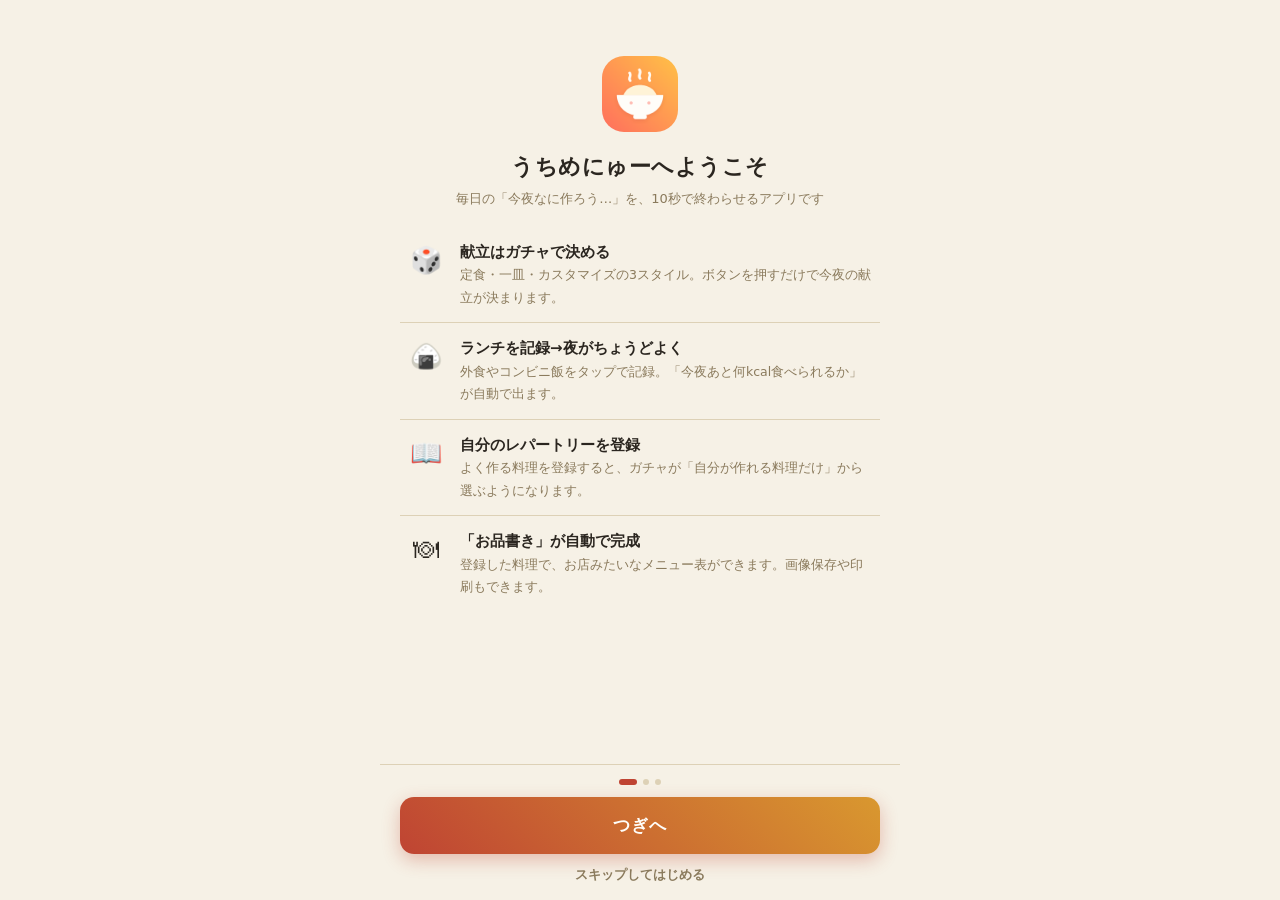
==== index.html @ 22a1a0e0 "Version icon URLs everywhere and drop the backup section - アイコンを差し替えてもファイル名が同じため、端末に古い画像が残っていた。   in" ====
<!DOCTYPE html>
<html lang="ja">
<head>
<meta charset="UTF-8">
<meta name="viewport" content="width=device-width, initial-scale=1.0, viewport-fit=cover">
<title>うちめにゅー | 今夜の献立、10秒で決まる</title>
<meta name="description" content="自分の手料理でつくる、自分だけのメニュー表。今夜の献立はガチャで決めよう。">
<meta name="theme-color" content="#f6f1e6">
<link rel="manifest" href="manifest.webmanifest">
<link rel="apple-touch-icon" href="apple-touch-icon.png?v=2">
<link rel="icon" href="icon-192.png?v=2">
<!-- iOS でホーム画面から開いたときにアプリらしく（アドレスバーなし）表示するための指定 -->
<meta name="apple-mobile-web-app-capable" content="yes">
<meta name="apple-mobile-web-app-status-bar-style" content="default">
<meta name="apple-mobile-web-app-title" content="うちめにゅー">
<style>
  :root{
    --bg:#f6f1e6; --card:#fffdf9; --ink:#2b2620; --sub:#8a7a5c; --line:#ddd1b6;
    --pink:#bf4433;
    --shu:#bf4433; --yama:#d9982f; --matcha:#5b7a52; --ai:#46608c; --sakura:#c9737f;
    --grad:linear-gradient(45deg,#bf4433 0%,#d9982f 100%);
    --shadow:0 1px 3px rgba(43,38,32,.06);
    --r:18px;
  }
  *{margin:0;padding:0;box-sizing:border-box;-webkit-tap-highlight-color:transparent}
  html{-webkit-text-size-adjust:100%;height:100%}
  body{font-family:-apple-system,BlinkMacSystemFont,"Hiragino Sans","Noto Sans JP",system-ui,sans-serif;
    background:var(--bg);color:var(--ink);font-size:15px;line-height:1.5;
    /* 和紙のノイズテクスチャ（data URIのSVG。外部通信なし） */
    background-image:url("data:image/svg+xml,%3Csvg xmlns='http://www.w3.org/2000/svg' width='240' height='240'%3E%3Cfilter id='n'%3E%3CfeTurbulence type='fractalNoise' baseFrequency='.85' numOctaves='2'/%3E%3CfeColorMatrix values='0 0 0 0 .55 0 0 0 0 .48 0 0 0 0 .36 0 0 0 .04 0'/%3E%3C/filter%3E%3Crect width='240' height='240' filter='url(%23n)'/%3E%3C/svg%3E");
    /* アプリ型レイアウト：ヘッダー・本文・ナビの3段。ナビは常に画面下に見える */
    height:100dvh;display:flex;flex-direction:column;overflow:hidden}
  /* ---------- header ---------- */
  header{background:rgba(246,241,230,.92);backdrop-filter:blur(10px);border-bottom:1px solid var(--line);z-index:20;flex-shrink:0;
    padding:calc(11px + env(safe-area-inset-top)) 18px 11px;display:flex;align-items:center;gap:10px}
  /* WPテーマの .crest と同じ「朱の角印」ロゴ */
  .logo-dot{width:24px;height:24px;border-radius:6px;background:var(--shu);flex-shrink:0;
    display:flex;align-items:center;justify-content:center;color:#fffdf9;font-size:13px;font-weight:800;
    transform:rotate(-4deg);box-shadow:1.5px 1.5px 0 rgba(43,38,32,.15)}
  .logo-dot::before{content:"う"}
  header h1{font-size:18px;font-weight:800;letter-spacing:.5px}
  .helpbtn{margin-left:auto;width:32px;height:32px;border-radius:50%;border:1px solid var(--line);
    background:var(--card);color:var(--sub);font-size:15px;font-weight:800}
  /* ---------- main（ここだけスクロール） ---------- */
  main{flex:1;overflow-y:auto;-webkit-overflow-scrolling:touch;overscroll-behavior:contain}
  .wrap{max-width:520px;margin:0 auto;padding:16px 16px 28px}
  .card{background:var(--card);border:1px solid var(--line);border-radius:var(--r);box-shadow:var(--shadow);padding:18px;margin-bottom:14px}
  h2{font-size:13px;color:var(--sub);font-weight:700;letter-spacing:.4px;margin-bottom:12px}
  .step{display:inline-block;font-size:10px;font-weight:800;color:#fff;background:var(--ink);border-radius:6px;padding:2px 7px;margin-right:7px;letter-spacing:1px;vertical-align:1px}
  .hidden{display:none!important}
  /* ---------- segmented control ---------- */
  .seg{display:flex;background:#ece4d2;border-radius:12px;padding:3px;gap:2px}
  .seg button{flex:1;border:none;background:none;border-radius:10px;padding:10px 2px;font-size:13px;font-weight:600;color:var(--sub);line-height:1.3}
  .seg button span{display:block;font-size:17px}
  .seg button.on{background:var(--card);color:var(--ink);box-shadow:0 1px 4px rgba(43,38,32,.12)}
  .seghint{font-size:12px;color:var(--sub);margin-top:10px;text-align:center;min-height:18px}
  .rowline{display:flex;align-items:center;justify-content:space-between;margin-top:14px;font-size:13px;color:var(--sub)}
  .pilltoggle{display:flex;gap:6px}
  .pill{border:1px solid var(--line);background:var(--card);border-radius:999px;padding:7px 13px;font-size:12px;font-weight:600;color:var(--sub)}
  .pill.on{border-color:var(--shu);color:var(--shu);background:#f9ece5}
  #dietCountSeg .pill{padding:7px 8px;font-size:11px}
  input[type=number]{width:78px;padding:7px 9px;border:1px solid var(--line);border-radius:10px;font-size:14px;text-align:right;background:var(--card)}
  select,input[type=text]{padding:11px 12px;border:1px solid var(--line);border-radius:12px;font-size:15px;background:var(--card);width:100%;color:var(--ink);appearance:none}
  input:focus,select:focus{outline:2px solid #ecc9b3;border-color:var(--shu)}
  /* ---------- gacha ---------- */
  .gobtn{display:block;width:100%;padding:17px;border:none;border-radius:14px;background:var(--grad);
    color:#fffdf9;font-size:17px;font-weight:800;letter-spacing:1px;box-shadow:0 6px 18px rgba(191,68,51,.32)}
  .gobtn:active{transform:scale(.98)}
  .gobtn:disabled{opacity:.5}
  .slot{display:flex;align-items:center;gap:12px;border:1px solid var(--line);border-radius:14px;padding:12px;margin-bottom:8px;background:var(--card)}
  .slot .cat{font-size:10px;font-weight:700;border-radius:6px;padding:3px 7px;white-space:nowrap;color:#fffdf9}
  .c主菜{background:var(--shu)}.c副菜{background:var(--matcha)}.c汁物{background:var(--ai)}.c主食{background:var(--yama)}.c一皿{background:var(--sakura)}
  .slot .name{font-size:16px;font-weight:700;flex:1;min-height:22px}
  .slot.spin .name{color:var(--pink)}
  .slot .meta{font-size:11px;color:var(--sub);white-space:nowrap;text-align:right;line-height:1.35}
  .slot .re{border:none;background:#ece4d2;border-radius:10px;width:40px;height:40px;font-size:16px;flex-shrink:0}
  .rehint{font-size:11px;color:var(--sub);text-align:right;margin:-2px 4px 8px}
  .total{display:flex;justify-content:space-between;align-items:center;margin:12px 2px;font-size:13px;color:var(--sub)}
  .total b{color:var(--ink);font-size:15px}
  .actions{display:flex;gap:8px;margin-top:12px}
  .btn2{flex:1;padding:14px;border-radius:12px;border:1px solid var(--line);color:var(--ink);background:var(--card);font-size:14px;font-weight:700}
  .btn2.fill{background:var(--ink);color:#fffdf9;border-color:var(--ink)}
  .note{font-size:11px;color:var(--sub);margin-top:10px;line-height:1.6}
  .emptybox{text-align:center;padding:26px 10px;color:var(--sub);font-size:13px;line-height:1.9}
  .emptybox .big{font-size:34px}
  /* ---------- menu ---------- */
  .mystat{display:flex;gap:10px;margin-bottom:14px}
  .stat{flex:1;background:var(--card);border:1px solid var(--line);border-radius:var(--r);box-shadow:var(--shadow);padding:14px;text-align:center}
  .stat .num{font-size:24px;font-weight:800;background:var(--grad);-webkit-background-clip:text;background-clip:text;color:transparent}
  .bignum{font-size:36px;font-weight:800;background:var(--grad);-webkit-background-clip:text;background-clip:text;color:transparent}
  .stat .lbl{font-size:11px;color:var(--sub);font-weight:600}
  .formrow{display:flex;gap:8px;margin-bottom:10px}
  .photolabel{display:block;text-align:center;border:1.5px dashed #d9cdb2;border-radius:14px;padding:12px;font-size:13px;color:var(--sub);margin-bottom:10px;font-weight:600}
  .photolabel img{max-height:96px;border-radius:12px;margin-top:8px;display:inline-block}
  .catlabel{font-size:11px;font-weight:800;color:var(--sub);letter-spacing:1px;margin:14px 0 4px}
  .mydish{display:flex;align-items:center;gap:12px;padding:10px 0;border-bottom:1px solid var(--line)}
  .mydish:last-child{border-bottom:none}
  .mydish img,.mydish .noimg{width:46px;height:46px;border-radius:12px;object-fit:cover;background:#ece4d2;display:flex;align-items:center;justify-content:center;font-size:20px;flex-shrink:0}
  .mydish .nm{flex:1;font-size:14px;font-weight:600;min-width:0}
  .mydish .nm small{display:block;font-weight:500;color:var(--sub);font-size:11px}
  .icbtn{border:none;background:none;font-size:17px;padding:7px;color:var(--sub)}
  .quick{display:flex;flex-wrap:wrap;gap:7px;margin-top:10px}
  .quick .pill{padding:9px 13px;font-size:13px}
  .quick .pill.on{border-color:var(--matcha);color:var(--matcha);background:#eef2e6}
  details summary{font-size:13px;color:var(--sub);font-weight:700;padding:2px 0;list-style:none}
  details summary::-webkit-details-marker{display:none}
  details summary::after{content:" ▾"}
  details[open] summary::after{content:" ▴"}
  /* ---------- oshinagaki ---------- */
  .paper{background:#f9f5ec;border:1px solid #e8dfcc;border-radius:6px;padding:26px 20px;
    font-family:"Hiragino Mincho ProN","Yu Mincho","Noto Serif JP",serif;color:#2b2620;position:relative}
  .paper::before{content:"";position:absolute;inset:7px;border:1px solid #d9cdb2;border-radius:3px;pointer-events:none}
  .paper h3{text-align:center;font-size:21px;font-weight:600;letter-spacing:6px;margin-bottom:2px}
  .paper .sub{text-align:center;font-size:10.5px;color:#9a8d76;letter-spacing:3px;margin-bottom:18px}
  .paper .cat-h{display:flex;align-items:center;gap:10px;font-size:12px;letter-spacing:4px;color:#8a7a5c;margin:16px 0 8px}
  .paper .cat-h::before,.paper .cat-h::after{content:"";height:1px;background:#d9cdb2;flex:1}
  .paper .dish{display:flex;align-items:center;gap:10px;padding:6px 4px;font-size:14.5px;letter-spacing:1px}
  .paper .dish .thumb{width:34px;height:34px;border-radius:50%;object-fit:cover;flex-shrink:0;border:1px solid #d9cdb2}
  .paper .dish .fav{color:#c9a227;font-size:12px}
  .paper .dish .dots{flex:1;border-bottom:1px dotted #c9bda1;margin:0 4px;height:1em}
  .paper .dish .kc{font-size:11px;color:#9a8d76;white-space:nowrap}
  .paper .footer{text-align:center;font-size:10px;color:#b0a68f;letter-spacing:2px;margin-top:20px}
  .oshi-actions{display:flex;gap:8px;margin-top:14px}
  .upsell{margin-top:10px;border:1.5px dashed #e0b9c0;background:#faf3f4;border-radius:14px;padding:14px;font-size:12.5px;color:var(--sakura);line-height:1.7}
  /* ---------- history ---------- */
  .hist{display:flex;gap:12px;padding:11px 0;border-bottom:1px solid var(--line);font-size:14px;align-items:baseline}
  .hist:last-child{border-bottom:none}
  .hist .d{font-size:12px;color:var(--sub);font-weight:700;white-space:nowrap;width:64px}
  .hist .its{flex:1;font-weight:600}
  .hist .kc{font-size:11px;color:var(--sub);white-space:nowrap}
  /* ---------- nav（flexの最下段＝常に見える） ---------- */
  nav{background:rgba(246,241,230,.95);backdrop-filter:blur(10px);border-top:1px solid var(--line);display:flex;z-index:20;flex-shrink:0;
    padding-bottom:env(safe-area-inset-bottom)}
  nav button{flex:1;border:none;background:none;padding:9px 0 7px;font-size:10px;color:var(--sub);font-weight:600;position:relative}
  nav button svg{display:block;margin:0 auto 3px;width:23px;height:23px;stroke:currentColor;fill:none;stroke-width:1.8;stroke-linecap:round;stroke-linejoin:round}
  nav button.on{color:var(--shu)}
  nav button .badge{position:absolute;top:4px;left:50%;margin-left:10px;width:8px;height:8px;border-radius:50%;background:var(--shu)}
  .toast{position:fixed;bottom:96px;left:50%;transform:translateX(-50%) translateY(8px);background:rgba(43,38,32,.94);color:#fffdf9;
    padding:11px 20px;border-radius:999px;font-size:13px;font-weight:600;opacity:0;transition:opacity .25s,transform .25s;pointer-events:none;z-index:40;white-space:nowrap}
  .toast.show{opacity:1;transform:translateX(-50%) translateY(0)}
  /* ---------- onboarding ---------- */
  #onboard{position:fixed;inset:0;background:var(--bg);z-index:50;display:flex;flex-direction:column;overflow:hidden}
  #onboard .ob-body{flex:1;overflow-y:auto;padding:20px;max-width:520px;margin:0 auto;width:100%}
  #onboard .ob-foot{flex-shrink:0;padding:14px 20px calc(14px + env(safe-area-inset-bottom));border-top:1px solid var(--line);max-width:520px;margin:0 auto;width:100%;background:var(--bg)}
  .ob-hero{text-align:center;padding:36px 0 8px}
  .ob-hero .icon{width:76px;height:76px;border-radius:22px;margin:0 auto 18px;display:block}
  .ob-hero h3{font-size:22px;font-weight:800;letter-spacing:.5px}
  .ob-hero p{font-size:13px;color:var(--sub);margin-top:6px}
  .ob-feat{display:flex;gap:14px;align-items:flex-start;padding:14px 6px;border-bottom:1px solid var(--line)}
  .ob-feat:last-child{border-bottom:none}
  .ob-feat .fi{font-size:26px;flex-shrink:0;width:40px;text-align:center}
  .ob-feat b{font-size:15px;display:block}
  .ob-feat span{font-size:12.5px;color:var(--sub);line-height:1.6}
  .ob-count{position:sticky;top:0;background:rgba(246,241,230,.95);backdrop-filter:blur(8px);padding:10px 0;text-align:center;font-size:13px;font-weight:700;z-index:2}
  .ob-count b{background:var(--grad);-webkit-background-clip:text;background-clip:text;color:transparent;font-size:17px}
  .skipbtn{display:block;width:100%;text-align:center;border:none;background:none;color:var(--sub);font-size:13px;font-weight:600;padding:12px 0 2px}
  .dots-ind{display:flex;gap:6px;justify-content:center;margin-bottom:12px}
  .dots-ind i{width:6px;height:6px;border-radius:50%;background:#ddd1b6}
  .dots-ind i.on{background:var(--shu);width:18px;border-radius:3px}
  /* ---------- bottom sheet（プロフィール・買い物リスト共通） ---------- */
  .sheetwrap{position:fixed;inset:0;background:rgba(43,38,32,.45);z-index:60;display:flex;align-items:flex-end;justify-content:center}
  .sheetwrap .sheet{background:var(--bg);border-radius:22px 22px 0 0;max-width:520px;width:100%;max-height:88dvh;overflow-y:auto;
    padding:18px 18px calc(20px + env(safe-area-inset-bottom))}
  .sheet-head{display:flex;align-items:center;justify-content:space-between;font-size:16px;font-weight:800}
  .profout{margin-top:16px;background:#efe8d6;border-radius:14px;padding:13px 14px;font-size:13px;line-height:1.8}
  /* ---------- インストール手順 ---------- */
  .instlead{display:flex;gap:12px;align-items:center;background:#efe8d6;border-radius:14px;padding:13px;margin:14px 0 4px}
  .instlead .insticon{width:52px;height:52px;border-radius:14px;flex-shrink:0}
  .instlead b{font-size:14px;display:block}
  .instlead span{font-size:12px;color:var(--sub);line-height:1.7}
  .inststep{display:flex;gap:12px;align-items:flex-start;padding:12px 2px;border-bottom:1px solid var(--line)}
  .inststep:last-child{border-bottom:none}
  .inststep .no{width:24px;height:24px;border-radius:50%;background:var(--shu);color:#fffdf9;font-size:12px;
    font-weight:800;display:flex;align-items:center;justify-content:center;flex-shrink:0}
  .inststep b{font-size:14px;display:block;font-weight:700}
  .inststep span{font-size:12.5px;color:var(--sub);line-height:1.7}
  .inststep .ic{font-size:17px;vertical-align:-2px}
  .instnote{background:#faf3f4;border:1px dashed #e0b9c0;border-radius:12px;padding:11px 13px;
    font-size:12px;color:var(--sakura);line-height:1.7;margin-top:12px}
  .headinst{margin-left:auto;border:1px solid var(--line);background:var(--card);color:var(--ink);
    border-radius:999px;padding:6px 12px;font-size:11.5px;font-weight:700;white-space:nowrap}
  /* iOS用: 画面下の共有ボタンを指す矢印（Safariの共有ボタンは下部中央にある） */
  #iosPtr{position:fixed;left:0;right:0;bottom:calc(66px + env(safe-area-inset-bottom));z-index:70;
    display:flex;flex-direction:column;align-items:center;gap:6px;pointer-events:none}
  #iosPtr .bub{background:rgba(43,38,32,.94);color:#fffdf9;border-radius:14px;padding:10px 16px;
    font-size:13px;font-weight:700;box-shadow:0 8px 24px rgba(43,38,32,.35);max-width:88vw;text-align:center}
  #iosPtr .arw{font-size:26px;color:#fffdf9;text-shadow:0 2px 8px rgba(43,38,32,.5);animation:ptr 1.1s ease-in-out infinite}
  @keyframes ptr{0%,100%{transform:translateY(0);opacity:1}50%{transform:translateY(7px);opacity:.6}}
  .profout b{font-size:17px}
  /* ---------- 週間ガチャ・買い物リスト・体重 ---------- */
  .wk{display:flex;align-items:center;gap:10px;padding:9px 0;border-bottom:1px solid var(--line);font-size:13px}
  .wk:last-child{border-bottom:none}
  .wk .d{width:30px;height:30px;border-radius:10px;background:#ece4d2;display:flex;align-items:center;
    justify-content:center;font-size:12px;font-weight:800;flex-shrink:0}
  .wk.today .d{background:var(--shu);color:#fffdf9}
  .wk .its{flex:1;font-weight:600;line-height:1.5;min-width:0}
  .wk .kc{font-size:11px;color:var(--sub);white-space:nowrap}
  .wk .re{border:none;background:#ece4d2;border-radius:9px;width:32px;height:32px;font-size:13px;flex-shrink:0}
  .shopitem{display:flex;align-items:center;gap:12px;padding:11px 4px;border-bottom:1px solid var(--line);
    font-size:14.5px;font-weight:600;cursor:pointer;user-select:none}
  .shopitem:last-child{border-bottom:none}
  .shopitem .chk{width:22px;height:22px;border-radius:7px;border:1.5px solid #c9bda1;flex-shrink:0;
    display:flex;align-items:center;justify-content:center;font-size:13px;color:#fffdf9}
  .shopitem.done .chk{background:var(--matcha);border-color:var(--matcha)}
  .shopitem.done .nm{color:var(--sub);text-decoration:line-through}
  .shopitem .nm{flex:1}
  .shopitem .ct{font-size:11px;color:var(--sub);font-weight:700}
  #wtGraph svg{width:100%;height:auto;display:block}
  .wtline{font-size:12px;color:var(--sub);margin-top:6px;text-align:right}
  /* ---------- motion・アクセシビリティ ---------- */
  .seg button,.pill,.btn2,nav button,.icbtn,.slot .re{transition:background .18s,color .18s,border-color .18s,box-shadow .18s}
  .gobtn{transition:transform .15s,box-shadow .2s,opacity .2s}
  .btn2:active,.pill:active,.slot .re:active{transform:scale(.96)}
  nav button.on svg{stroke-width:2.3}
  @keyframes land{0%{transform:scale(.88);opacity:.3}60%{transform:scale(1.06)}100%{transform:scale(1);opacity:1}}
  .slot .name.land{animation:land .32s ease-out}
  :focus-visible{outline:2px solid #ecc9b3;outline-offset:2px}
  @media(prefers-reduced-motion:reduce){*{animation:none!important;transition:none!important}}
  /* ---------- print ---------- */
  @media print{
    header,nav,.no-print,.oshi-actions,.upsell,#onboard{display:none!important}
    body{background:#fff;height:auto;overflow:visible;display:block}
    main{overflow:visible}
    .wrap{max-width:none;padding:0}
    .card{border:none;box-shadow:none;padding:0}
    .paper{border-radius:0;min-height:96vh}
  }
</style>
</head>
<body>
<header>
  <span class="logo-dot"></span><h1>うちめにゅー</h1>
  <button class="headinst hidden" id="headInst">⤓ アプリにする</button>
  <button class="helpbtn" id="helpBtn" aria-label="使い方" style="margin-left:8px">?</button>
</header>

<main id="main">
<!-- ================= ガチャ ================= -->
<div class="wrap" id="page-gacha">
  <div class="card">
    <h2><span class="step">1</span>今夜のスタイルをえらぶ</h2>
    <div class="seg" id="modeSeg">
      <button class="on" data-mode="teishoku"><span>🍱</span>定食</button>
      <button data-mode="quick"><span>⚡</span>一皿で手軽に</button>
      <button data-mode="diet"><span>🎯</span>カスタマイズ</button>
    </div>
    <div class="seghint" id="segHint">主菜・副菜・汁物・ごはんの4品が出ます</div>
    <div class="rowline hidden" id="dietRow">
      <span>夕食の目標カロリー</span>
      <span><input type="number" id="kcalTarget" value="600" step="50" min="200"> kcal</span>
    </div>
    <div class="rowline hidden" id="dietCountRow">
      <span>品数</span>
      <span class="pilltoggle" id="dietCountSeg">
        <button class="pill on" data-n="auto">おまかせ</button>
        <button class="pill" data-n="1">1品</button>
        <button class="pill" data-n="2">2品</button>
        <button class="pill" data-n="3">3品</button>
        <button class="pill" data-n="4">4品</button>
      </span>
    </div>
    <div class="rowline hidden" id="dietProfRow">
      <span>目標がわからない？</span>
      <button class="pill" id="profBtn">🎯 身長・体重から自動計算</button>
    </div>
    <div class="rowline hidden" id="srcRow">
      <span>ガチャに入る料理</span>
      <span class="pilltoggle">
        <button class="pill on" data-src="all" id="srcAll">定番から</button>
        <button class="pill" data-src="mine" id="srcMine">うちの料理から</button>
      </span>
    </div>
  </div>

  <div class="card">
    <h2><span class="step">2</span>ボタンを押すだけ</h2>
    <div id="slots"></div>
    <div class="rehint hidden" id="rehint">気に入らない料理は ↺ で1品だけ引き直せます</div>
    <div class="total hidden" id="totalRow"><span>合計（目安）</span><span><b id="totalKcal">-</b> kcal ・ 調理 約<b id="totalMin">-</b> 分</span></div>
    <button class="gobtn" id="goBtn">🎲 ガチャをまわす</button>
    <div class="actions hidden" id="resultActions">
      <button class="btn2" id="shopBtn">🛒 買い物</button>
      <button class="btn2" id="shareBtn">共有</button>
      <button class="btn2 fill" id="decideBtn">✓ 決めた</button>
    </div>
  </div>

  <div class="card">
    <h2>🗓 1週間まとめてガチャ</h2>
    <div class="note" style="margin-top:0">上のスタイル設定のまま、月〜日の夕食7日ぶんを一気に抽選。買い物リストも自動で作れます。</div>
    <div id="weekList" style="margin-top:10px"></div>
    <button class="btn2 fill" style="width:100%;margin-top:4px" id="weekBtn">🗓 1週間ぶんまわす</button>
    <div class="actions hidden" id="weekActions">
      <button class="btn2" id="weekShopBtn">🛒 1週間の買い物リスト</button>
    </div>
  </div>
</div>

<!-- ================= ランチ（外食・コンビニ記録 → 夕食予算） ================= -->
<div class="wrap hidden" id="page-lunch">
  <div class="mystat">
    <div class="stat"><div class="num" id="lunchTodayKcal">0</div><div class="lbl">今日食べた kcal</div></div>
    <div class="stat"><div class="num" id="lunchStreak">0</div><div class="lbl">連続記録 日</div></div>
  </div>

  <div class="card" id="lunchBudgetCard"></div>

  <div class="card">
    <h2>たいじゅうメモ</h2>
    <div class="formrow" style="margin-bottom:8px">
      <input type="number" id="wtIn" step="0.1" min="30" max="200" placeholder="今日の体重（kg）" style="width:100%;text-align:left">
      <button class="btn2 fill" id="wtBtn" style="width:96px;flex:none">記録</button>
    </div>
    <div id="wtGraph"></div>
  </div>

  <div class="card">
    <h2>かんたん記録：食べたものをタップ</h2>
    <div id="lunchQuick"></div>
  </div>

  <div class="card">
    <details>
      <summary>リストにないものを写真つきで記録する</summary>
      <div style="margin-top:12px">
        <label class="photolabel" id="lunchPhotoLabel">📷 写真を追加（あとからでもOK）<input type="file" accept="image/*" id="lunchPhotoInput" class="hidden"></label>
        <div class="formrow"><input type="text" id="lunchName" placeholder="食べたもの（例：カツカレー）"></div>
        <div class="formrow"><input type="number" id="lunchKcal" placeholder="kcal（だいたいでOK・未入力なら400）" style="width:100%;text-align:left"></div>
        <button class="btn2 fill" style="width:100%" id="lunchAddBtn">記録する</button>
      </div>
    </details>
  </div>

  <div class="card">
    <h2>今日食べたもの</h2>
    <div id="lunchTodayList"></div>
  </div>

  <div class="card">
    <h2>これまでの記録（直近14日）</h2>
    <div id="lunchHistList"></div>
  </div>
</div>

<!-- ================= めにゅー ================= -->
<div class="wrap hidden" id="page-menu">
  <div class="mystat">
    <div class="stat"><div class="num" id="statCount">0</div><div class="lbl">レパートリー</div></div>
    <div class="stat"><div class="num" id="statCooked">0</div><div class="lbl">今月つくった</div></div>
  </div>

  <div class="card">
    <h2>かんたん追加：定番からタップでえらぶ</h2>
    <div id="quickList"></div>
  </div>

  <div class="card">
    <details id="formBox" open>
      <summary>リストにない料理を自分で登録する</summary>
      <div style="margin-top:12px">
        <label class="photolabel" id="photoLabel">📷 写真を追加（あとからでもOK）<input type="file" accept="image/*" id="photoInput" class="hidden"></label>
        <div class="formrow"><input type="text" id="newName" placeholder="料理名（例：肉じゃが）" list="dishSuggest"><datalist id="dishSuggest"></datalist></div>
        <div class="formrow">
          <select id="newCat"><option value="主菜">主菜</option><option value="副菜">副菜</option><option value="汁物">汁物</option><option value="主食">主食</option><option value="一皿">一皿もの（丼・麺・カレー）</option></select>
          <input type="number" id="newKcal" placeholder="kcal" style="width:110px">
        </div>
        <button class="btn2 fill" style="width:100%" id="addBtn">めにゅーに追加</button>
      </div>
    </details>
  </div>

  <div class="card">
    <h2>うちのめにゅー（登録済み）</h2>
    <div id="myList"></div>
  </div>
</div>

<!-- ================= おしながき ================= -->
<div class="wrap hidden" id="page-oshi">
  <div class="card no-print">
    <h2>おうちの名前を入れると「◯◯家のお品書き」になります</h2>
    <div class="formrow" style="margin-bottom:0">
      <input type="text" id="familyName" placeholder="例：やまだ" maxlength="10">
    </div>
  </div>

  <div class="card">
    <div class="paper" id="paper"></div>
    <div class="oshi-actions no-print">
      <button class="btn2" id="oshiImgBtn">📷 画像で保存</button>
      <button class="btn2" id="oshiPrintBtn">🖨 印刷・PDF</button>
    </div>
    <div class="upsell no-print">
      <b>じぶんちのメニュー表を、お店みたいに。</b><br>
      厚紙・ラミネート仕上げの「お品書き」お届けサービスを準備中です。母の日や新築祝いの贈り物にも。
    </div>
  </div>
</div>

<!-- ================= きろく ================= -->
<div class="wrap hidden" id="page-log">
  <div class="card">
    <h2>ごはんのきろく</h2>
    <div id="histList"></div>
  </div>
  <!-- 常設のインストール導線（流れを邪魔しない場所に置く） -->
  <div class="card hidden" id="instCard">
    <h2>アプリとして使う</h2>
    <div class="instlead" style="margin-top:0">
      <img src="icon-192.png?v=2" alt="" class="insticon">
      <div><b>ホーム画面に置くと、ワンタップ</b>
        <span>アドレスバーが消えて全画面に。圏外でも開けます。ダウンロード不要・無料です</span></div>
    </div>
    <button class="btn2 fill" id="instCardBtn" style="width:100%;margin-top:12px">追加のしかたを見る</button>
  </div>
</div>
</main>

<nav>
  <button class="on" data-page="gacha"><svg viewBox="0 0 24 24"><rect x="3.5" y="3.5" width="17" height="17" rx="4.5"/><circle cx="8.7" cy="8.7" r="1.1" fill="currentColor" stroke="none"/><circle cx="15.3" cy="8.7" r="1.1" fill="currentColor" stroke="none"/><circle cx="12" cy="12" r="1.1" fill="currentColor" stroke="none"/><circle cx="8.7" cy="15.3" r="1.1" fill="currentColor" stroke="none"/><circle cx="15.3" cy="15.3" r="1.1" fill="currentColor" stroke="none"/></svg>ガチャ</button>
  <button data-page="lunch"><svg viewBox="0 0 24 24"><path d="M12 3.5c4.2 0 7.5 3.8 7.5 8.4 0 2.9-1.5 5.2-3.6 6.6H8.1c-2.1-1.4-3.6-3.7-3.6-6.6C4.5 7.3 7.8 3.5 12 3.5z"/><path d="M8.5 18.5h7v2h-7z"/></svg>ランチ</button>
  <button data-page="menu" id="navMenu"><svg viewBox="0 0 24 24"><path d="M4 19.5V5a2 2 0 0 1 2-2h13v16H6.5a2.5 2.5 0 0 0 0 5H19"/><path d="M8 7h7M8 10.5h5"/></svg>めにゅー</button>
  <button data-page="oshi"><svg viewBox="0 0 24 24"><rect x="5" y="3" width="14" height="18" rx="2"/><path d="M9 7.5h6M9 11h6M9 14.5h4"/></svg>おしながき</button>
  <button data-page="log"><svg viewBox="0 0 24 24"><rect x="3.5" y="5" width="17" height="15.5" rx="2.5"/><path d="M3.5 9.5h17M8 3v3.5M16 3v3.5"/></svg>きろく</button>
</nav>
<div class="toast" id="toast"></div>

<!-- インストール手順（端末ごとに出し分ける。iOSは自動プロンプトが無いため手順を図で案内） -->
<div id="instSheet" class="sheetwrap hidden">
  <div class="sheet">
    <div class="sheet-head"><span>アプリとして使う</span><button class="icbtn" id="instClose" aria-label="閉じる">✕</button></div>
    <div class="instlead">
      <img src="icon-192.png?v=2" alt="" class="insticon">
      <div><b>ホーム画面に置くと、こう変わります</b>
        <span>アイコンを1タップで起動／アドレスバーが消えて全画面／圏外でも開ける／記録はこの端末に残ります</span></div>
    </div>
    <div id="instSteps"></div>
    <button class="btn2 fill" id="instGo" style="width:100%;margin-top:14px">この端末に追加する</button>
    <button class="btn2 hidden" id="instTry" style="width:100%;margin-top:8px">わかった、やってみる</button>
    <div class="note" style="text-align:center">ダウンロード不要・容量はほぼゼロ・いつでも削除できます</div>
  </div>
</div>

<!-- iOS: シートを閉じたあと、共有ボタンの位置を矢印で示す -->
<div id="iosPtr" class="hidden">
  <div class="bub">この下の <b>⬆︎</b> を押して「ホーム画面に追加」</div>
  <div class="arw">⬇︎</div>
</div>

<!-- ホーム画面追加の促し（2回目以降の訪問で表示・閉じたら二度と出ない） -->
<div id="pwaBn" class="hidden" style="position:fixed;left:12px;right:12px;bottom:78px;z-index:30;background:var(--card);border:1px solid var(--line);border-radius:14px;box-shadow:0 10px 28px rgba(43,38,32,.22);padding:12px 14px;display:flex;gap:10px;align-items:center;font-size:12.5px;max-width:496px;margin:0 auto">
  <span style="font-size:22px">🍚</span>
  <span style="flex:1;line-height:1.5" id="pwaMsg">ホーム画面に追加すると、毎日ワンタップで開けます</span>
  <button class="btn2 fill" id="pwaGo" style="flex:none;padding:9px 14px;font-size:12px">追加</button>
  <button class="icbtn" id="pwaNo" aria-label="閉じる">✕</button>
</div>

<!-- ================= 買い物リスト（ボトムシート） ================= -->
<div id="shop" class="sheetwrap hidden">
  <div class="sheet">
    <div class="sheet-head"><span>🛒 買い物リスト</span><button class="icbtn" id="shopClose" aria-label="閉じる">✕</button></div>
    <div class="note" id="shopNote" style="margin-top:6px"></div>
    <div id="shopList" style="margin-top:8px"></div>
    <button class="btn2" id="shopReset" style="width:100%;margin-top:12px">チェックをぜんぶ外す</button>
    <div class="note">※しょうゆ・塩などの基本調味料は含みません。分量はご家庭にあわせて。</div>
  </div>
</div>

<!-- ================= プロフィール（目標カロリー計算） ================= -->
<div id="profile" class="sheetwrap hidden">
  <div class="sheet">
    <div class="sheet-head"><span>🎯 あなたに合う目標カロリー</span><button class="icbtn" id="profClose" aria-label="閉じる">✕</button></div>
    <div class="rowline"><span>性別</span><span class="pilltoggle">
      <button class="pill on" data-sex="f" id="profSexF">女性</button>
      <button class="pill" data-sex="m" id="profSexM">男性</button></span></div>
    <div class="rowline"><span>年齢</span><span><input type="number" id="profAge" min="10" max="100"> 歳</span></div>
    <div class="rowline"><span>身長</span><span><input type="number" id="profH" min="120" max="220"> cm</span></div>
    <div class="rowline"><span>体重</span><span><input type="number" id="profW" min="30" max="200" step="0.5"> kg</span></div>
    <div class="rowline"><span>ふだんの活動量</span><span class="pilltoggle" id="profActSeg">
      <button class="pill" data-act="1.5">低め</button>
      <button class="pill on" data-act="1.75">ふつう</button>
      <button class="pill" data-act="2">高め</button></span></div>
    <div class="rowline"><span>目標</span><span class="pilltoggle" id="profGoalSeg">
      <button class="pill on" data-goal="keep">健康維持</button>
      <button class="pill" data-goal="lose">減量したい</button></span></div>
    <div class="rowline hidden" id="profLoseRow"><span>減らしたい量</span>
      <span><input type="number" id="profKg" min="1" max="30" style="width:56px"> kg ／ <input type="number" id="profMon" min="1" max="24" style="width:56px"> ヶ月</span></div>
    <div class="profout" id="profOut"></div>
    <button class="gobtn" id="profSet" style="margin-top:14px">目標にセット</button>
    <div class="note">基礎代謝（Mifflin-St Jeor式）×活動量で1日の目安を求め、夕食はその35%として計算しています。あくまで目安であり、医療上のアドバイスではありません。無理のないペース（月3kg以内）をおすすめします。</div>
  </div>
</div>

<!-- ================= 初回ガイド ================= -->
<div id="onboard" class="hidden">
  <div class="ob-body" id="obBody"></div>
  <div class="ob-foot">
    <div class="dots-ind" id="obDots"></div>
    <button class="gobtn" id="obNext">つぎへ</button>
    <button class="skipbtn" id="obSkip">スキップしてはじめる</button>
  </div>
</div>

<script>
/* ============ 定番料理マスタ（静的辞書・通信なし／[名前,カテゴリ,kcal,分,ヘルシー]） ============ */
const PRESET=[
["肉じゃが","主菜",250,40,0],["鶏の唐揚げ","主菜",400,30,0],["豚の生姜焼き","主菜",350,20,0],
["ハンバーグ","主菜",450,40,0],["鮭の塩焼き","主菜",200,15,1],["さばの味噌煮","主菜",300,25,0],
["ぶりの照り焼き","主菜",280,20,1],["麻婆豆腐","主菜",300,25,0],["回鍋肉","主菜",350,20,0],
["青椒肉絲","主菜",280,25,0],["鶏の照り焼き","主菜",350,20,0],["とんかつ","主菜",500,30,0],
["エビフライ","主菜",400,30,0],["餃子","主菜",350,40,0],["肉野菜炒め","主菜",280,15,1],
["鶏むねの塩麹焼き","主菜",220,20,1],["豚しゃぶサラダ","主菜",250,15,1],["チキン南蛮","主菜",550,35,0],
["さわらの西京焼き","主菜",220,15,1],["肉豆腐","主菜",300,20,0],["ロールキャベツ","主菜",250,45,1],
["白身魚のムニエル","主菜",250,20,1],["鶏と大根の煮物","主菜",230,35,1],["油淋鶏","主菜",420,30,0],
["ほうれん草のおひたし","副菜",30,10,1],["きんぴらごぼう","副菜",90,15,1],["ポテトサラダ","副菜",180,20,0],
["冷奴","副菜",80,3,1],["枝豆","副菜",70,10,1],["かぼちゃの煮物","副菜",120,20,1],
["ひじきの煮物","副菜",90,20,1],["切干大根の煮物","副菜",80,20,1],["もやしナムル","副菜",60,8,1],
["きゅうりの酢の物","副菜",30,8,1],["ブロッコリーの胡麻和え","副菜",70,10,1],["マカロニサラダ","副菜",200,15,0],
["卵焼き","副菜",150,10,0],["なすの揚げ浸し","副菜",130,15,0],["トマトとアボカドのサラダ","副菜",120,8,1],
["キャベツの浅漬け","副菜",25,5,1],["春雨サラダ","副菜",110,12,1],["温野菜サラダ","副菜",90,12,1],
["無限ピーマン","副菜",100,10,1],["大根と水菜のサラダ","副菜",60,8,1],
["豆腐とわかめの味噌汁","汁物",50,8,1],["豚汁","汁物",180,25,0],["けんちん汁","汁物",120,20,1],
["コンソメスープ","汁物",60,10,1],["かき玉スープ","汁物",70,8,1],["わかめスープ","汁物",40,6,1],
["コーンスープ","汁物",130,8,0],["ミネストローネ","汁物",120,20,1],["中華スープ","汁物",70,10,1],
["あさりの味噌汁","汁物",45,10,1],
["白ごはん","主食",235,5,0],["雑穀ごはん","主食",220,5,1],["玄米ごはん","主食",220,5,1],
["炊き込みごはん","主食",300,50,0],["トースト","主食",190,5,0],
["カレーライス","一皿",700,40,0],["親子丼","一皿",650,20,0],["牛丼","一皿",700,20,0],
["チャーハン","一皿",650,15,0],["オムライス","一皿",700,25,0],["ナポリタン","一皿",600,20,0],
["ペペロンチーノ","一皿",550,15,0],["ミートソースパスタ","一皿",650,25,0],["焼きそば","一皿",550,15,0],
["かけうどん","一皿",350,10,1],["冷やしうどん","一皿",400,10,1],["ラーメン","一皿",500,15,0],
["ざるそば","一皿",350,10,1],["天津飯","一皿",600,15,0],["ロコモコ丼","一皿",750,25,0],
["タコライス","一皿",650,20,0],["ビビンバ丼","一皿",600,20,1],["鍋焼きうどん","一皿",450,15,0],
["カルボナーラ","一皿",750,20,0],["冷やし中華","一皿",500,15,1],["海鮮丼","一皿",550,10,1],
["卵かけごはん","一皿",300,3,0],["そうめん","一皿",350,8,1],
["クリームシチュー","主菜",400,30,0],["ビーフシチュー","主菜",450,40,0],["おでん","主菜",300,40,1],
["寄せ鍋","主菜",250,25,1],["キムチ鍋","主菜",300,25,1],["すき焼き","主菜",500,30,0],
["しゃぶしゃぶ","主菜",350,20,1],["豚キムチ炒め","主菜",320,15,0],["ニラ玉","主菜",200,10,1],
["コロッケ","主菜",400,40,0],["メンチカツ","主菜",450,35,0],["アジフライ","主菜",350,25,0],
["アジの開き","主菜",150,10,1],["さんまの塩焼き","主菜",300,15,1],["ホッケの塩焼き","主菜",250,15,1],
["カレイの煮付け","主菜",200,20,1],["ぶり大根","主菜",280,35,1],["さばの塩焼き","主菜",280,10,1],
["鮭のホイル焼き","主菜",220,25,1],["たらのホイル焼き","主菜",180,25,1],["豚の角煮","主菜",500,60,0],
["八宝菜","主菜",250,25,1],["エビチリ","主菜",300,25,0],["酢豚","主菜",400,30,0],
["棒棒鶏","主菜",250,15,1],["蒸し鶏のサラダ","主菜",150,20,1],["手羽先の甘辛焼き","主菜",400,30,0],
["鶏つくね","主菜",300,25,0],["豆腐ハンバーグ","主菜",250,30,1],["天ぷら盛り合わせ","主菜",450,40,0],
["刺身盛り合わせ","主菜",150,5,1],["ステーキ","主菜",500,15,0],["豚バラ大根","主菜",350,30,0],
["鶏肉のトマト煮","主菜",280,30,1],["ポークソテー","主菜",350,15,0],["筑前煮","主菜",200,40,1],
["白和え","副菜",100,15,1],["小松菜の煮浸し","副菜",50,10,1],["ちくわの磯辺揚げ","副菜",200,15,0],
["厚揚げ焼き","副菜",150,10,1],["揚げ出し豆腐","副菜",200,20,0],["コールスロー","副菜",120,10,1],
["シーザーサラダ","副菜",180,10,0],["海藻サラダ","副菜",40,5,1],["カプレーゼ","副菜",200,10,1],
["ごぼうサラダ","副菜",150,15,1],["たたききゅうり","副菜",40,5,1],["オクラのおかか和え","副菜",30,5,1],
["もずく酢","副菜",25,2,1],["納豆","副菜",100,1,1],["キムチ","副菜",30,1,1],
["ほうれん草のバター炒め","副菜",80,10,1],["アスパラベーコン","副菜",150,10,0],["ジャーマンポテト","副菜",250,20,0],
["じゃがバター","副菜",150,15,0],["れんこんのきんぴら","副菜",100,15,1],["五目豆","副菜",120,20,1],
["冷やしトマト","副菜",30,3,1],["里芋の煮っころがし","副菜",150,30,1],["大学芋","副菜",250,20,0],
["なめこの味噌汁","汁物",40,8,1],["しじみの味噌汁","汁物",40,10,1],["大根の味噌汁","汁物",45,10,1],
["なすの味噌汁","汁物",50,10,1],["じゃがいもの味噌汁","汁物",70,12,1],["クラムチャウダー","汁物",180,25,0],
["オニオンスープ","汁物",70,15,1],["野菜スープ","汁物",80,15,1],["すまし汁","汁物",20,8,1],
["ごはん（小盛り）","主食",160,5,1],["おにぎり","主食",200,10,0],["ロールパン","主食",190,2,0],
["フランスパン","主食",180,3,0],["もち麦ごはん","主食",220,5,1],["おかゆ","主食",150,30,1],
["焼きおにぎり","主食",250,15,0],["ごはん（半膳）","主食",120,5,1],["オートミールごはん","主食",150,5,1],
["焼うどん","一皿",500,15,0],["明太子パスタ","一皿",600,15,0],["和風きのこパスタ","一皿",500,20,1],
["中華丼","一皿",600,20,0],["麻婆丼","一皿",650,15,0],["カツ丼","一皿",800,30,0],
["天丼","一皿",700,30,0],["三色そぼろ丼","一皿",550,20,0],["しらす丼","一皿",400,5,1],
["納豆ごはん","一皿",350,3,1],["お茶漬け","一皿",250,5,1],["雑炊","一皿",250,15,1],
["リゾット","一皿",450,25,0],["ドリア","一皿",700,35,0],["グラタン","一皿",600,40,0],
["お好み焼き","一皿",600,25,0],["ハヤシライス","一皿",650,30,0],["カレーうどん","一皿",550,15,0],
["肉うどん","一皿",500,15,0],["きつねうどん","一皿",400,10,0],["サンドイッチ","一皿",400,15,0],
["ピザトースト","一皿",350,10,0],["ガパオライス","一皿",650,20,0],["オートミール雑炊","一皿",200,10,1],
["糖質0麺の冷やし中華","一皿",200,15,1],["糖質0麺のラーメン","一皿",250,15,1]
].map((d,i)=>({id:"p"+i,name:d[0],cat:d[1],kcal:d[2],min:d[3],healthy:!!d[4]}));
const CATS=["主菜","副菜","汁物","主食","一皿"];

/* ============ 保存（localStorage不可環境でも動くフォールバック付き） ============ */
const mem={};
const store={
  get(k,def){try{const v=localStorage.getItem("um_"+k);return v?JSON.parse(v):def}catch(e){return mem[k]??def}},
  set(k,v){try{localStorage.setItem("um_"+k,JSON.stringify(v))}catch(e){mem[k]=v}}
};
let myMenu=store.get("menu",[]);
let history=store.get("hist",[]);
let recent=store.get("recent",{});
let family=store.get("family","");

const $=id=>document.getElementById(id);
const toast=m=>{const t=$("toast");t.textContent=m;t.classList.add("show");setTimeout(()=>t.classList.remove("show"),2000)};
let mode="teishoku",source="all",current=[],dietDishes="auto";

/* ============ 抽選ロジック（最近出た料理は出にくい重み付き） ============ */
function pick(pool,exclude){
  const cand=pool.filter(d=>!exclude.includes(d.name));
  const list=cand.length?cand:pool;
  const now=Date.now();
  const w=list.map(d=>{
    const days=(now-(recent[d.name]||0))/86400000;
    let base=days<1?0.15:days<3?0.5:1;
    if(d.fav)base*=1.4;
    if(mode==="diet"&&d.healthy)base*=1.6;
    return base;
  });
  let r=Math.random()*w.reduce((a,b)=>a+b,0);
  for(let i=0;i<list.length;i++){r-=w[i];if(r<=0)return list[i]}
  return list[list.length-1];
}
function poolOf(cat){
  if(source==="mine"){
    const mine=myMenu.filter(d=>d.cat===cat);
    return mine.length>=2?mine:[...mine,...PRESET.filter(d=>d.cat===cat)];
  }
  return PRESET.filter(d=>d.cat===cat);
}
function drawMenu(){
  if(mode==="quick")return [pick(poolOf("一皿"),[])];
  if(mode==="diet"){
    const target=parseInt($("kcalTarget").value)||600;
    /* 品数「おまかせ」なら多い構成から順に、指定があればその品数だけで
       「目標-50〜目標kcal」に収まる組み合わせを探す。窓に入らなければ目標以下で最も近い献立 */
    /* 2品・3品でも主食は必ず含める（主食+主菜、主食+主菜+副菜） */
    const PLANSETS={
      auto:[["主菜","副菜","汁物","主食"],["主菜","副菜","主食"],["主菜","主食"],["一皿"],["主菜"]],
      "4":[["主菜","副菜","汁物","主食"]],
      "3":[["主菜","副菜","主食"]],
      "2":[["主菜","主食"]],
      "1":[["一皿"],["主菜"]]
    };
    const plans=PLANSETS[dietDishes]||PLANSETS.auto;
    const note=n=>{if(dietDishes==="auto"&&n<4)toast("目標"+target+"kcalに合わせて"+n+"品にしました")};
    /* 合計が窓（目標-50〜目標）より下の献立を、1品ずつ差し替えて目標に近づける */
    const fitUp=combo=>{
      let total=combo.reduce((a,d)=>a+d.kcal,0);
      for(let pass=0;pass<5&&total<target-50;pass++){
        for(let i=0;i<combo.length;i++){
          const others=total-combo[i].kcal;
          const fits=poolOf(combo[i].cat).filter(d=>others+d.kcal<=target&&others+d.kcal>=target-50&&!combo.some(x=>x.name===d.name));
          if(fits.length){combo[i]=fits[Math.floor(Math.random()*fits.length)];total=others+combo[i].kcal;break}
          const closer=poolOf(combo[i].cat).filter(d=>others+d.kcal<=target&&others+d.kcal>total&&!combo.some(x=>x.name===d.name));
          if(closer.length){combo[i]=closer.sort((a,b)=>b.kcal-a.kcal)[0];total=others+combo[i].kcal}
        }
      }
      return combo;
    };
    let best=null,bestTotal=-1,bestLen=4;
    for(const plan of plans){
      const pools=plan.map(c=>poolOf(c));
      const minSum=pools.reduce((a,p)=>a+Math.min(...p.map(d=>d.kcal)),0);
      if(minSum>target)continue;
      for(let i=0;i<60;i++){
        const combo=plan.map(c=>pick(poolOf(c),[]));
        const total=combo.reduce((a,d)=>a+d.kcal,0);
        if(total<=target&&total>=target-50){note(plan.length);return combo}
        if(total<=target&&total>bestTotal){best=combo;bestTotal=total;bestLen=plan.length}
      }
    }
    if(best){note(bestLen);return fitUp(best)}
    for(const plan of plans){
      const pools=plan.map(c=>poolOf(c));
      const minSum=pools.reduce((a,p)=>a+Math.min(...p.map(d=>d.kcal)),0);
      /* 乱択で見つからなくても、各カテゴリ最小kcalの構成なら必ず収まる。そこから窓へ引き上げる */
      if(minSum<=target){note(plan.length);return fitUp(pools.map(p=>p.slice().sort((a,b)=>a.kcal-b.kcal)[0]))}
    }
    /* この品数では目標内に収まらないときは、最も軽い組み合わせを正直に案内 */
    let lightest=null,lightTotal=Infinity;
    for(const plan of plans){
      const combo=plan.map(c=>poolOf(c).slice().sort((a,b)=>a.kcal-b.kcal)[0]);
      const t=combo.reduce((a,d)=>a+d.kcal,0);
      if(t<lightTotal){lightTotal=t;lightest=combo}
    }
    toast("目標"+target+"kcal以内は難しいため、いちばん軽い組み合わせにしました");
    return lightest;
  }
  const ex=[];
  return ["主菜","副菜","汁物","主食"].map(c=>{const d=pick(poolOf(c),ex);ex.push(d.name);return d});
}

/* ============ スロット演出 ============ */
function renderSlots(menu,spin){
  const box=$("slots");box.innerHTML="";
  menu.forEach((d,i)=>{
    const div=document.createElement("div");
    div.className="slot"+(spin?" spin":"");
    div.innerHTML='<span class="cat c'+d.cat+'">'+d.cat+'</span>'
      +'<span class="name" id="slotName'+i+'">'+(spin?"…":d.name)+'</span>'
      +'<span class="meta">'+d.kcal+'kcal・約'+d.min+'分<br>'+poolOf(d.cat).length+'品から抽選</span>'
      +'<button class="re" data-i="'+i+'" aria-label="この料理だけ引き直す">↺</button>';
    box.appendChild(div);
  });
  box.querySelectorAll(".re").forEach(b=>b.onclick=()=>reroll(parseInt(b.dataset.i)));
  updateTotal(menu);
}
function updateTotal(menu){
  $("totalRow").classList.remove("hidden");
  $("totalKcal").textContent=menu.reduce((a,d)=>a+d.kcal,0);
  $("totalMin").textContent=Math.max(...menu.map(d=>d.min));
}
function spinTo(menu){
  renderSlots(menu,true);
  $("goBtn").disabled=true;
  const pools=menu.map(d=>poolOf(d.cat));
  menu.forEach((d,i)=>{
    const el=$("slotName"+i);
    const iv=setInterval(()=>{el.textContent=pools[i][Math.floor(Math.random()*pools[i].length)].name},65);
    setTimeout(()=>{
      clearInterval(iv);el.textContent=d.name;el.classList.add("land");el.parentElement.classList.remove("spin");
      if(navigator.vibrate)navigator.vibrate(15);
      if(i===menu.length-1){
        $("goBtn").disabled=false;
        $("resultActions").classList.remove("hidden");
        $("rehint").classList.remove("hidden");
        $("goBtn").textContent="🎲 もう一回まわす";
      }
    },850+i*420);
  });
}
function reroll(i){
  if(!current.length)return;
  const others=current.filter((_,j)=>j!==i).map(d=>d.name);
  const pool=poolOf(current[i].cat);
  let next=pick(pool,[...others,current[i].name]);
  if(mode==="diet"){
    /* ダイエット中の引き直しは目標kcalを守れる候補を優先する */
    const target=parseInt($("kcalTarget").value)||600;
    const rest=current.reduce((a,d,j)=>j===i?a:a+d.kcal,0);
    if(rest+next.kcal>target){
      const fit=pool.filter(d=>d.name!==current[i].name&&!others.includes(d.name)&&rest+d.kcal<=target);
      if(fit.length){
        /* 目標-50〜目標に収まる候補を優先し、無ければ目標以下の候補から選ぶ */
        const good=fit.filter(d=>rest+d.kcal>=target-50);
        const src=good.length?good:fit;
        next=src[Math.floor(Math.random()*src.length)];
      }
      else{
        next=pool.filter(d=>d.name!==current[i].name).sort((a,b)=>a.kcal-b.kcal)[0]||next;
        toast("収まる候補がないため、いちばん軽い料理にしました");
      }
    }
  }
  current[i]=next;
  recent[current[i].name]=Date.now();store.set("recent",recent);
  resetDecide();
  renderSlots(current,false);
  $("slotName"+i).classList.add("land");
  $("resultActions").classList.remove("hidden");
}
$("goBtn").onclick=()=>{
  current=drawMenu();
  current.forEach(d=>recent[d.name]=Date.now());
  store.set("recent",recent);
  resetDecide();
  $("resultActions").classList.add("hidden");
  spinTo(current);
};

/* ============ 決定・記録・共有 ============ */
const WDAYS="日月火水木金土";
function fmtDate(ts){const d=new Date(ts);return (d.getMonth()+1)+"/"+d.getDate()+"("+WDAYS[d.getDay()]+")"}
function renderHist(){
  const box=$("histList");
  if(!history.length){
    box.innerHTML='<div class="emptybox"><div class="big">📅</div>まだ記録がありません。<br>ガチャで「✓ これに決めた」を押すと<br>ここに献立が残っていきます。</div>';
  }else{
    box.innerHTML=history.slice(-30).reverse().map(h=>
      '<div class="hist" data-ts="'+h.ts+'"><span class="d">'+fmtDate(h.ts)+'</span><span class="its">'+h.items.join("・")+'</span><span class="kc">'+h.kcal+'kcal</span>'
      +'<button class="icbtn" data-act="del" aria-label="この記録を削除">✕</button></div>').join("");
    box.querySelectorAll('[data-act=del]').forEach(b=>b.onclick=()=>{
      const row=b.closest(".hist"),ts=Number(row.dataset.ts);
      if(!confirm("この日の記録を削除しますか？"))return;
      history=history.filter(h=>h.ts!==ts);store.set("hist",history);renderHist();
    });
  }
  const now=new Date();
  $("statCooked").textContent=history.filter(h=>{const d=new Date(h.ts);return d.getMonth()===now.getMonth()&&d.getFullYear()===now.getFullYear()}).length;
}
/* 同じ結果の二重記録を防ぐ。ガチャ・引き直しでリセット */
let decided=false;
function resetDecide(){decided=false;$("decideBtn").textContent="✓ これに決めた"}
$("decideBtn").onclick=()=>{
  if(!current.length||decided)return;
  decided=true;
  history.push({ts:Date.now(),items:current.map(d=>d.name),kcal:current.reduce((a,d)=>a+d.kcal,0)});
  store.set("hist",history);
  renderHist();
  $("decideBtn").textContent="✓ きろくしました";
  toast("今夜の献立を「きろく」に残しました");
  /* 便利さが伝わったこのタイミングでだけ、ホーム画面追加をすすめる */
  setTimeout(()=>{if(typeof showPwaBn==="function")showPwaBn()},1800);
};
/* ガチャ結果をお品書き風の画像カードにする（SNS共有用） */
function resultCard(menu){
  const W=1080,H=1350,c=document.createElement("canvas");c.width=W;c.height=H;
  const g=c.getContext("2d");
  g.fillStyle="#f9f5ec";g.fillRect(0,0,W,H);
  g.strokeStyle="#d9cdb2";g.lineWidth=3;g.strokeRect(36,36,W-72,H-72);g.strokeRect(48,48,W-96,H-96);
  g.textAlign="center";
  g.font="90px serif";g.fillText("🎲",W/2,175);
  g.fillStyle="#2b2620";g.font="600 58px 'Hiragino Mincho ProN','Yu Mincho',serif";
  g.fillText("今夜のうちめにゅー",W/2,280);
  const d=new Date();
  g.fillStyle="#9a8d76";g.font="26px 'Hiragino Mincho ProN',serif";
  g.fillText((d.getMonth()+1)+"月"+d.getDate()+"日（"+WDAYS[d.getDay()]+"）の献立",W/2,330);
  const CATC={"主菜":"#bf4433","副菜":"#5b7a52","汁物":"#46608c","主食":"#d9982f","一皿":"#c9737f"};
  const rowH=Math.min(150,760/menu.length);
  let y=430;
  menu.forEach(m=>{
    g.fillStyle=CATC[m.cat]||"#8a7a5c";
    const bw=110,bh=44;
    g.beginPath();g.roundRect(150,y-bh+8,bw,bh,10);g.fill();
    g.fillStyle="#fff";g.font="700 26px -apple-system,'Hiragino Sans',sans-serif";
    g.fillText(m.cat,150+bw/2,y-2);
    g.fillStyle="#2b2620";g.textAlign="left";
    g.font="600 44px 'Hiragino Mincho ProN','Yu Mincho',serif";
    g.fillText(m.name,300,y+6,560);
    g.fillStyle="#9a8d76";g.textAlign="right";
    g.font="26px -apple-system,sans-serif";g.fillText(m.kcal+"kcal",W-150,y+2);
    g.textAlign="center";
    y+=rowH;
  });
  g.strokeStyle="#d9cdb2";g.lineWidth=1.5;
  g.beginPath();g.moveTo(150,y-20);g.lineTo(W-150,y-20);g.stroke();
  g.fillStyle="#2b2620";g.font="700 40px -apple-system,'Hiragino Sans',sans-serif";
  g.fillText("合計 約"+menu.reduce((a,x)=>a+x.kcal,0)+" kcal",W/2,y+50);
  g.fillStyle="#b0a68f";g.font="26px -apple-system,sans-serif";
  g.fillText("献立ガチャ「うちめにゅー」",W/2,H-110);
  g.fillText("uchimenu.run-digital.com",W/2,H-70);
  return c;
}
$("shareBtn").onclick=async()=>{
  if(!current.length)return;
  const text="今夜の献立ガチャ結果 🎲\n"+current.map(d=>d.cat+"："+d.name).join("\n")+"\n合計 約"+current.reduce((a,d)=>a+d.kcal,0)+"kcal\n#うちめにゅー";
  const blob=await new Promise(r=>resultCard(current).toBlob(r,"image/png"));
  const file=blob?new File([blob],"uchimenu.png",{type:"image/png"}):null;
  if(file&&navigator.canShare&&navigator.canShare({files:[file]})){
    try{await navigator.share({files:[file],text});return}catch(e){}
  }
  if(navigator.share){try{await navigator.share({text});return}catch(e){}}
  if(file){
    const a=document.createElement("a");a.href=URL.createObjectURL(blob);a.download="uchimenu.png";a.click();
    toast("献立カードの画像を保存しました");return;
  }
  try{await navigator.clipboard.writeText(text);toast("結果をコピーしました")}catch(e){toast("コピーできませんでした")}
};

/* ============ めにゅー登録 ============ */
let photoData=null;
function shrinkPhoto(file,cb){
  const img=new Image();
  img.onload=()=>{
    const c=document.createElement("canvas");
    const s=Math.min(1,320/Math.max(img.width,img.height));
    c.width=img.width*s;c.height=img.height*s;
    c.getContext("2d").drawImage(img,0,0,c.width,c.height);
    cb(c.toDataURL("image/jpeg",0.7));
  };
  img.src=URL.createObjectURL(file);
}
function handlePhoto(e){
  const f=e.target.files[0];if(!f)return;
  shrinkPhoto(f,data=>{photoData=data;setPhotoLabel('写真OK！<img src="'+photoData+'">')});
}
function setPhotoLabel(html){
  $("photoLabel").innerHTML=html+'<input type="file" accept="image/*" id="photoInput" class="hidden">';
  $("photoInput").onchange=handlePhoto;
}
$("photoInput").onchange=handlePhoto;
const dl=$("dishSuggest");
PRESET.forEach(d=>{const o=document.createElement("option");o.value=d.name;dl.appendChild(o)});
$("newName").oninput=()=>{
  const hit=PRESET.find(d=>d.name===$("newName").value);
  if(hit){$("newCat").value=hit.cat;$("newKcal").value=hit.kcal}
};
$("addBtn").onclick=()=>{
  const name=$("newName").value.trim();
  if(!name){toast("料理名を入力してください");return}
  const preset=PRESET.find(d=>d.name===name);
  myMenu.push({id:"m"+Date.now(),name:name,cat:$("newCat").value,
    kcal:parseInt($("newKcal").value)||(preset?preset.kcal:300),
    min:preset?preset.min:20,photo:photoData,fav:false});
  store.set("menu",myMenu);
  $("newName").value="";$("newKcal").value="";photoData=null;
  setPhotoLabel("📷 写真を追加（あとからでもOK）");
  refreshAll();
  toast("「"+name+"」を追加しました");
};
function addPreset(p){
  myMenu.push({id:"m"+Date.now()+Math.random().toString(36).slice(2,6),name:p.name,cat:p.cat,kcal:p.kcal,min:p.min,photo:null,fav:false});
}
function renderMy(){
  $("statCount").textContent=myMenu.length;
  const box=$("myList");
  if(!myMenu.length){
    box.innerHTML='<div class="emptybox"><div class="big">🍽</div>まだ登録がありません。<br>上の「定番からえらぶ」をタップするだけでOK。<br><b>8品</b>そろうとガチャが自分仕様になります。</div>';
  }else{
    box.innerHTML="";
    CATS.forEach(cat=>{
      const items=myMenu.filter(d=>d.cat===cat);
      if(!items.length)return;
      const lb=document.createElement("div");lb.className="catlabel";lb.textContent=cat;box.appendChild(lb);
      items.forEach(d=>{
        const div=document.createElement("div");div.className="mydish";
        div.innerHTML=(d.photo?'<img src="'+d.photo+'">':'<span class="noimg">🍽</span>')
          +'<span class="nm">'+d.name+'<small>'+d.kcal+'kcal・約'+d.min+'分</small></span>'
          +'<button class="icbtn" data-act="fav" aria-label="お気に入り">'+(d.fav?"⭐":"☆")+'</button>'
          +'<button class="icbtn" data-act="del" aria-label="削除">✕</button>';
        div.querySelector('[data-act=fav]').onclick=()=>{d.fav=!d.fav;store.set("menu",myMenu);refreshAll()};
        div.querySelector('[data-act=del]').onclick=()=>{
          if(!confirm("「"+d.name+"」をめにゅーから削除しますか？"))return;
          myMenu=myMenu.filter(x=>x.id!==d.id);store.set("menu",myMenu);refreshAll();
        };
        box.appendChild(div);
      });
    });
  }
  /* 8品以上で「うちの料理から」トグルを出す（少ないうちは見せない＝迷わせない） */
  const ok=myMenu.length>=8;
  $("srcRow").classList.toggle("hidden",!ok);
  if(!ok&&source==="mine"){source="all";$("srcAll").classList.add("on");$("srcMine").classList.remove("on")}
  renderQuick();
}
function renderQuick(){
  const box=$("quickList");box.innerHTML="";
  const catName={"主菜":"主菜（メイン）","副菜":"副菜（もう一品）","汁物":"汁物","主食":"ごはん・パン","一皿":"丼・麺・カレー"};
  CATS.forEach(cat=>{
    const lb=document.createElement("div");lb.className="catlabel";lb.textContent=catName[cat];box.appendChild(lb);
    const row=document.createElement("div");row.className="quick";
    PRESET.filter(p=>p.cat===cat).forEach(p=>{
      const has=myMenu.some(d=>d.name===p.name);
      const b=document.createElement("button");
      b.className="pill"+(has?" on":"");b.textContent=(has?"✓ ":"＋ ")+p.name;
      b.onclick=()=>{
        if(has){myMenu=myMenu.filter(d=>d.name!==p.name)}
        else{addPreset(p)}
        store.set("menu",myMenu);refreshAll();
      };
      row.appendChild(b);
    });
    box.appendChild(row);
  });
}

/* ============ おしながき ============ */
$("familyName").value=family;
$("familyName").oninput=()=>{family=$("familyName").value.trim();store.set("family",family);renderOshi()};
function oshiTitle(){return (family?family+"家":"うち")+"のお品書き"}
function renderOshi(){
  const p=$("paper");
  const today=new Date();
  const dateStr=today.getFullYear()+"年"+(today.getMonth()+1)+"月";
  let html='<h3>'+oshiTitle()+'</h3><div class="sub">'+dateStr+'・全'+myMenu.length+'品</div>';
  if(!myMenu.length){
    html+='<p style="text-align:center;font-size:13px;color:#9a8d76;padding:24px 0">「めにゅー」タブで料理を登録すると<br>ここにお品書きができあがります</p>';
  }else{
    const catName={"主菜":"主菜","副菜":"副菜","汁物":"汁もの","主食":"ごはん","一皿":"丼・麺"};
    CATS.forEach(cat=>{
      const items=myMenu.filter(d=>d.cat===cat);
      if(!items.length)return;
      html+='<div class="cat-h">'+catName[cat]+'</div>';
      items.slice().sort((a,b)=>(b.fav?1:0)-(a.fav?1:0)).forEach(d=>{
        html+='<div class="dish">'+(d.photo?'<img class="thumb" src="'+d.photo+'">':'')
          +'<span>'+d.name+'</span>'+(d.fav?'<span class="fav">★</span>':'')
          +'<span class="dots"></span><span class="kc">'+d.kcal+' kcal</span></div>';
      });
    });
  }
  html+='<div class="footer">うちめにゅー</div>';
  p.innerHTML=html;
}
$("oshiPrintBtn").onclick=()=>window.print();
$("oshiImgBtn").onclick=async()=>{
  if(!myMenu.length){toast("まず「めにゅー」で料理を登録してください");return}
  const W=1080,H=1350,c=document.createElement("canvas");c.width=W;c.height=H;
  const g=c.getContext("2d");
  g.fillStyle="#f9f5ec";g.fillRect(0,0,W,H);
  g.strokeStyle="#d9cdb2";g.lineWidth=3;g.strokeRect(36,36,W-72,H-72);
  g.strokeRect(48,48,W-96,H-96);
  g.fillStyle="#2b2620";g.textAlign="center";
  g.font="600 64px 'Hiragino Mincho ProN','Yu Mincho',serif";
  g.fillText(oshiTitle(),W/2,170);
  g.fillStyle="#9a8d76";g.font="26px 'Hiragino Mincho ProN',serif";
  const today=new Date();
  g.fillText(today.getFullYear()+"年"+(today.getMonth()+1)+"月 ・ 全"+myMenu.length+"品",W/2,225);
  let y=310;
  const catName={"主菜":"主菜","副菜":"副菜","汁物":"汁もの","主食":"ごはん","一皿":"丼・麺"};
  const fs=myMenu.length>16?30:36;
  outer:
  for(const cat of CATS){
    const items=myMenu.filter(d=>d.cat===cat);
    if(!items.length)continue;
    g.fillStyle="#8a7a5c";g.font="600 26px 'Hiragino Mincho ProN',serif";
    g.fillText("― "+catName[cat]+" ―",W/2,y);y+=52;
    g.fillStyle="#2b2620";g.font=fs+"px 'Hiragino Mincho ProN','Yu Mincho',serif";
    for(const d of items){
      if(y>H-140){g.fillStyle="#9a8d76";g.font="26px serif";g.fillText("…ほか",W/2,y);break outer}
      g.fillText(d.name+(d.fav?" ★":""),W/2,y);y+=fs+18;
    }
    y+=18;
  }
  g.fillStyle="#b0a68f";g.font="24px sans-serif";g.fillText("うちめにゅー",W/2,H-70);
  c.toBlob(async blob=>{
    const file=new File([blob],"oshinagaki.png",{type:"image/png"});
    if(navigator.canShare&&navigator.canShare({files:[file]})){
      try{await navigator.share({files:[file],text:"#うちめにゅー"});return}catch(e){}
    }
    const a=document.createElement("a");a.href=URL.createObjectURL(blob);a.download="oshinagaki.png";a.click();
    toast("画像を保存しました");
  },"image/png");
};

/* ============ タブ・モード切替 ============ */
function goPage(page){
  document.querySelectorAll("nav button").forEach(x=>x.classList.toggle("on",x.dataset.page===page));
  ["gacha","lunch","menu","oshi","log"].forEach(p=>$("page-"+p).classList.toggle("hidden",page!==p));
  if(page==="lunch"){renderLunch();renderWeight()}
  $("main").scrollTo(0,0);
}
document.querySelectorAll("nav button").forEach(b=>b.onclick=()=>goPage(b.dataset.page));
const SEG_HINTS={teishoku:"主菜・副菜・汁物・ごはんの4品が出ます",quick:"丼・麺・カレーなど1品だけ。忙しい日はこれ",diet:"目標kcalと品数を、自分に合わせて設定できます"};
$("modeSeg").querySelectorAll("button").forEach(b=>b.onclick=()=>{
  $("modeSeg").querySelectorAll("button").forEach(x=>x.classList.remove("on"));b.classList.add("on");
  mode=b.dataset.mode;
  $("segHint").textContent=SEG_HINTS[mode];
  $("dietRow").classList.toggle("hidden",mode!=="diet");
  $("dietCountRow").classList.toggle("hidden",mode!=="diet");
  $("dietProfRow").classList.toggle("hidden",mode!=="diet");
  $("slots").innerHTML="";$("totalRow").classList.add("hidden");$("resultActions").classList.add("hidden");$("rehint").classList.add("hidden");
  $("goBtn").textContent="🎲 ガチャをまわす";current=[];resetDecide();
});
$("dietCountSeg").querySelectorAll(".pill").forEach(b=>b.onclick=()=>{
  $("dietCountSeg").querySelectorAll(".pill").forEach(x=>x.classList.remove("on"));
  b.classList.add("on");dietDishes=b.dataset.n;
});
[$("srcAll"),$("srcMine")].forEach(b=>b.onclick=()=>{
  $("srcAll").classList.toggle("on",b.dataset.src==="all");
  $("srcMine").classList.toggle("on",b.dataset.src==="mine");
  source=b.dataset.src;
  toast(source==="mine"?"あなたが登録した料理から選びます":"定番の料理から選びます");
});

function refreshAll(){renderMy();renderOshi()}

/* ============ プロフィールから目標カロリー計算（保存は um_profile） ============ */
let prof=Object.assign({sex:"f",age:40,h:160,w:60,act:1.75,goal:"keep",kg:3,mon:3,bf:0.25},store.get("profile",{}));
function profCalc(){
  /* Mifflin-St Jeor 式で基礎代謝 → 活動量を掛けて1日の消費量 */
  const bmr=10*prof.w+6.25*prof.h-5*prof.age+(prof.sex==="m"?5:-161);
  const tdee=bmr*prof.act;
  let deficit=0,warn="";
  if(prof.goal==="lose"){
    /* 脂肪1kg ≒ 7200kcal から1日の削減量を逆算。月3kg相当を上限に */
    deficit=prof.kg*7200/(prof.mon*30.4);
    if(deficit>720){deficit=720;warn="そのペースは速すぎるため、健康的な上限（約月3kg）で計算しました"}
  }
  const floor=prof.sex==="m"?1500:1200;
  let daily=tdee-deficit;
  if(daily<floor){daily=floor;warn="下げすぎは危険なため、1日"+floor+"kcalを下限にしています"}
  const dinner=Math.max(200,Math.round(daily*0.35/10)*10);
  return {daily:Math.round(daily),dinner,warn};
}
function profOutRender(){
  const r=profCalc();
  $("profOut").innerHTML='1日の目安 <b>'+r.daily+'</b> kcal ／ 夕食の目安 <b>'+r.dinner+'</b> kcal'
    +(r.warn?'<br><span style="color:var(--pink)">'+r.warn+'</span>':'');
  $("profSet").textContent="夕食 "+r.dinner+" kcal を目標にセット";
}
function profSync(){
  $("profSexF").classList.toggle("on",prof.sex==="f");
  $("profSexM").classList.toggle("on",prof.sex==="m");
  $("profAge").value=prof.age;$("profH").value=prof.h;$("profW").value=prof.w;
  $("profActSeg").querySelectorAll(".pill").forEach(b=>b.classList.toggle("on",parseFloat(b.dataset.act)===prof.act));
  $("profGoalSeg").querySelectorAll(".pill").forEach(b=>b.classList.toggle("on",b.dataset.goal===prof.goal));
  $("profLoseRow").classList.toggle("hidden",prof.goal!=="lose");
  $("profKg").value=prof.kg;$("profMon").value=prof.mon;
  profOutRender();
}
function profSave(){store.set("profile",prof);profSync()}
[$("profSexF"),$("profSexM")].forEach(b=>b.onclick=()=>{prof.sex=b.dataset.sex;profSave()});
$("profActSeg").querySelectorAll(".pill").forEach(b=>b.onclick=()=>{prof.act=parseFloat(b.dataset.act);profSave()});
$("profGoalSeg").querySelectorAll(".pill").forEach(b=>b.onclick=()=>{prof.goal=b.dataset.goal;profSave()});
[["profAge","age",parseInt],["profH","h",parseFloat],["profW","w",parseFloat],["profKg","kg",parseFloat],["profMon","mon",parseInt]].forEach(([id,key,fn])=>{
  $(id).oninput=()=>{const v=fn($(id).value);if(v>0){prof[key]=v;store.set("profile",prof);profOutRender()}};
});
$("profBtn").onclick=()=>{profSync();$("profile").classList.remove("hidden")};
$("profClose").onclick=()=>$("profile").classList.add("hidden");
$("profile").onclick=e=>{if(e.target.id==="profile")$("profile").classList.add("hidden")};
$("profSet").onclick=()=>{
  const r=profCalc();
  $("kcalTarget").value=r.dinner;
  $("profile").classList.add("hidden");
  store.set("profile",prof);
  if(!$("page-lunch").classList.contains("hidden"))renderLunch();
  toast("夕食の目標を "+r.dinner+" kcal にしました");
};

/* ============ ランチ記録（外食・コンビニ）→ 今夜の夕食予算 ============ */
const LUNCH_GROUPS=[
 {label:"コンビニ",items:[["おにぎり（1個）",180],["おにぎり（2個）",360],["サンドイッチ",320],["サラダチキン",120],["サラダ",150],["春雨スープ",80],["カップ麺",400],["コンビニパスタ",600],["コンビニ弁当",700],["のり弁当",750],["菓子パン",450],["ゆで卵",70],["プロテインバー",180],["ヨーグルト",100]]},
 {label:"外食",items:[["牛丼",700],["ラーメン",800],["チェーン定食",800],["カレーライス",850],["立ち食いそば",400],["うどん",450],["ハンバーガーセット",1000],["パスタランチ",900],["中華ランチ",900],["回転寿司（8皿）",600],["焼き魚定食",650],["海鮮丼",650]]},
 {label:"おやつ・飲み物",items:[["カフェラテ",120],["ジュース",90],["お菓子（ひと袋）",250],["アイス",250],["チョコ（ひとかけ）",60],["ドーナツ",300]]}
];
let lunchLog=store.get("lunchlog",[]);
let lunchPhotoData=null;
const dkey=ts=>{const d=new Date(ts);return d.getFullYear()+"-"+(d.getMonth()+1)+"-"+d.getDate()};
function lunchSave(){if(lunchLog.length>300)lunchLog=lunchLog.slice(-300);store.set("lunchlog",lunchLog)}
function dinnerBudget(){
  if(!store.get("profile",null))return null;
  const r=profCalc();
  const eaten=lunchLog.filter(e=>dkey(e.ts)===dkey(Date.now())).reduce((a,e)=>a+e.kcal,0);
  return Math.max(200,Math.round((r.daily*(1-(prof.bf??0.25))-eaten)/10)*10);
}
function addLunch(name,kcal,photo){
  lunchLog.push({ts:Date.now(),name,kcal,photo:photo||null});
  lunchSave();renderLunch();
  const b=dinnerBudget();
  toast(b?name+"（"+kcal+"kcal）を記録。夜は "+b+" kcal が目安":name+"（"+kcal+"kcal）を記録しました");
}
function renderLunch(){
  const todays=lunchLog.filter(e=>dkey(e.ts)===dkey(Date.now()));
  const eaten=todays.reduce((a,e)=>a+e.kcal,0);
  $("lunchTodayKcal").textContent=eaten;
  /* 連続記録日数（今日が未記録なら昨日から数える） */
  const days=new Set(lunchLog.map(e=>dkey(e.ts)));
  let streak=0;const d=new Date();
  if(!days.has(dkey(d.getTime())))d.setDate(d.getDate()-1);
  while(days.has(dkey(d.getTime()))){streak++;d.setDate(d.getDate()-1)}
  const badge=streak>=100?"👑":streak>=30?"🏆":streak>=14?"⭐":streak>=7?"🔥":streak>=3?"🌱":"";
  $("lunchStreak").textContent=streak+(badge?" "+badge:"");
  /* 夕食予算カード */
  const bc=$("lunchBudgetCard");
  if(store.get("profile",null)){
    const r=profCalc();const bf=prof.bf??0.25;const b=dinnerBudget();
    const over=(r.daily*(1-bf)-eaten)<200;
    bc.innerHTML='<h2>今夜、あと何kcal食べられる？</h2>'
      +'<div style="text-align:center;margin:4px 0"><span class="bignum">'+b+'</span><span style="font-weight:800"> kcal</span></div>'
      +'<div class="note" style="text-align:center;margin-top:0">1日の目安 '+r.daily+' − 朝食ぶん '+Math.round(r.daily*bf)+' − 今日の記録 '+eaten+' kcal'
      +(over?'<br><span style="color:var(--pink)">今日は多め。夜は軽めの200kcalがおすすめ</span>':'')+'</div>'
      +'<div class="rowline"><span>朝食は？</span><span class="pilltoggle" id="bfSeg">'
      +[["0","抜き"],["0.15","軽め"],["0.25","ふつう"]].map(x=>'<button class="pill'+(bf==parseFloat(x[0])?" on":"")+'" data-bf="'+x[0]+'">'+x[1]+'</button>').join("")
      +'</span></div>'
      +'<button class="gobtn" id="lunchGachaBtn" style="margin-top:14px">🎲 残り '+b+' kcal で夕食ガチャ</button>';
    bc.querySelectorAll("[data-bf]").forEach(x=>x.onclick=()=>{prof.bf=parseFloat(x.dataset.bf);store.set("profile",prof);renderLunch()});
    $("lunchGachaBtn").onclick=()=>{
      $("modeSeg").querySelector('[data-mode="diet"]').click();
      $("kcalTarget").value=b;
      goPage("gacha");
      toast("目標 "+b+" kcal でガチャの準備OK");
    };
  }else{
    bc.innerHTML='<h2>ランチを記録すると、夜ごはんがちょうどよくなる</h2>'
      +'<div class="note">身長・体重から1日の目安を計算すると、ランチを引いた「今夜使えるkcal」がここに出ます。</div>'
      +'<button class="btn2 fill" style="width:100%;margin-top:10px" id="lunchProfBtn">🎯 目標を設定する（30秒でおわる）</button>';
    $("lunchProfBtn").onclick=()=>{profSync();$("profile").classList.remove("hidden")};
  }
  /* クイック追加 */
  const q=$("lunchQuick");q.innerHTML="";
  LUNCH_GROUPS.forEach(g=>{
    const lb=document.createElement("div");lb.className="catlabel";lb.textContent=g.label;q.appendChild(lb);
    const row=document.createElement("div");row.className="quick";
    g.items.forEach(([n,k])=>{
      const btn=document.createElement("button");btn.className="pill";btn.textContent="＋ "+n+"・"+k;
      btn.onclick=()=>addLunch(n,k,null);
      row.appendChild(btn);
    });
    q.appendChild(row);
  });
  /* 今日食べたもの */
  const tl=$("lunchTodayList");
  if(!todays.length){
    tl.innerHTML='<div class="emptybox"><div class="big">🍙</div>まだ記録がありません。<br>食べたら上をタップするだけ。<br>夜のガチャがあなた仕様になります。</div>';
  }else{
    tl.innerHTML="";
    todays.forEach(e=>{
      const div=document.createElement("div");div.className="mydish";
      const t=new Date(e.ts);
      div.innerHTML=(e.photo?'<img src="'+e.photo+'">':'<span class="noimg">🍽</span>')
        +'<span class="nm">'+e.name+'<small>'+("0"+t.getHours()).slice(-2)+":"+("0"+t.getMinutes()).slice(-2)+'・'+e.kcal+'kcal</small></span>'
        +'<button class="icbtn" data-act="del" aria-label="削除">✕</button>';
      div.querySelector("[data-act=del]").onclick=()=>{
        if(!confirm("「"+e.name+"」の記録を削除しますか？"))return;
        lunchLog=lunchLog.filter(x=>x.ts!==e.ts);lunchSave();renderLunch();
      };
      tl.appendChild(div);
    });
  }
  /* 過去14日の日別サマリー */
  const hl=$("lunchHistList");
  const byday={};
  lunchLog.forEach(e=>{const k=dkey(e.ts);if(k!==dkey(Date.now())){(byday[k]=byday[k]||[]).push(e)}});
  const keys=Object.keys(byday).sort((a,b)=>byday[b][0].ts-byday[a][0].ts).slice(0,14);
  hl.innerHTML=keys.length?keys.map(k=>{
    const es=byday[k];const sum=es.reduce((a,e)=>a+e.kcal,0);
    return '<div class="hist"><span class="d">'+fmtDate(es[0].ts)+'</span><span class="its">'+es.map(e=>e.name).join("・")+'</span><span class="kc">'+sum+'kcal</span></div>';
  }).join(""):'<div class="emptybox" style="padding:14px 10px">記録がたまると、ここに日ごとの合計が並びます</div>';
}
function setLunchPhotoLabel(html){
  $("lunchPhotoLabel").innerHTML=html+'<input type="file" accept="image/*" id="lunchPhotoInput" class="hidden">';
  $("lunchPhotoInput").onchange=lunchPhotoChange;
}
function lunchPhotoChange(e){
  const f=e.target.files[0];if(!f)return;
  shrinkPhoto(f,data=>{lunchPhotoData=data;setLunchPhotoLabel('写真OK！<img src="'+lunchPhotoData+'">')});
}
$("lunchPhotoInput").onchange=lunchPhotoChange;
$("lunchAddBtn").onclick=()=>{
  const n=$("lunchName").value.trim();
  if(!n){toast("食べたものを入力してください");return}
  const k=parseInt($("lunchKcal").value)||400;
  addLunch(n,k,lunchPhotoData);
  $("lunchName").value="";$("lunchKcal").value="";lunchPhotoData=null;
  setLunchPhotoLabel("📷 写真を追加（あとからでもOK）");
};

/* ============ 材料マスタ（買い物リスト用・主材料のみ、調味料は除く） ============ */
const ING={
"肉じゃが":["牛こま切れ肉","じゃがいも","玉ねぎ","にんじん","しらたき"],"鶏の唐揚げ":["鶏もも肉","にんにく","しょうが","片栗粉"],
"豚の生姜焼き":["豚ロース薄切り","玉ねぎ","しょうが"],"ハンバーグ":["合いびき肉","玉ねぎ","卵","パン粉"],
"鮭の塩焼き":["生鮭"],"さばの味噌煮":["さば","しょうが","味噌"],"ぶりの照り焼き":["ぶり"],
"麻婆豆腐":["豆腐","豚ひき肉","長ねぎ","豆板醤"],"回鍋肉":["豚バラ薄切り","キャベツ","ピーマン","甜麺醤"],
"青椒肉絲":["牛こま切れ肉","ピーマン","たけのこ水煮"],"鶏の照り焼き":["鶏もも肉"],
"とんかつ":["豚ロース厚切り","卵","パン粉","キャベツ"],"エビフライ":["えび","卵","パン粉","キャベツ"],
"餃子":["豚ひき肉","キャベツ","にら","餃子の皮"],"肉野菜炒め":["豚こま切れ肉","キャベツ","もやし","にんじん","ピーマン"],
"鶏むねの塩麹焼き":["鶏むね肉","塩麹"],"豚しゃぶサラダ":["豚しゃぶ用肉","レタス","トマト","きゅうり"],
"チキン南蛮":["鶏もも肉","卵","タルタルソース"],"さわらの西京焼き":["さわらの西京漬け"],
"肉豆腐":["牛こま切れ肉","豆腐","長ねぎ"],"ロールキャベツ":["キャベツ","合いびき肉","玉ねぎ","コンソメ"],
"白身魚のムニエル":["白身魚","バター","レモン"],"鶏と大根の煮物":["鶏もも肉","大根","しょうが"],
"油淋鶏":["鶏もも肉","長ねぎ","片栗粉"],"クリームシチュー":["鶏もも肉","じゃがいも","にんじん","玉ねぎ","シチュールー","牛乳"],
"ビーフシチュー":["牛角切り肉","じゃがいも","にんじん","玉ねぎ","デミグラスルー"],
"おでん":["大根","卵","こんにゃく","ちくわ","厚揚げ","おでんの素"],
"寄せ鍋":["白菜","長ねぎ","豆腐","鶏もも肉","きのこ","鍋つゆ"],"キムチ鍋":["豚バラ薄切り","キムチ","豆腐","にら","鍋つゆ"],
"すき焼き":["牛薄切り肉","白菜","長ねぎ","豆腐","しらたき","卵"],"しゃぶしゃぶ":["豚しゃぶ用肉","白菜","長ねぎ","ポン酢"],
"豚キムチ炒め":["豚バラ薄切り","キムチ","にら","もやし"],"ニラ玉":["卵","にら"],
"コロッケ":["じゃがいも","合いびき肉","玉ねぎ","パン粉"],"メンチカツ":["合いびき肉","玉ねぎ","卵","パン粉"],
"アジフライ":["あじ","卵","パン粉","キャベツ"],"アジの開き":["あじの開き"],"さんまの塩焼き":["さんま","大根"],
"ホッケの塩焼き":["ほっけ"],"カレイの煮付け":["かれい","しょうが"],"ぶり大根":["ぶり","大根","しょうが"],
"さばの塩焼き":["さば","大根"],"鮭のホイル焼き":["生鮭","玉ねぎ","きのこ","バター"],
"たらのホイル焼き":["たら","玉ねぎ","きのこ","バター"],"豚の角煮":["豚バラかたまり肉","卵","長ねぎ","しょうが"],
"八宝菜":["豚こま切れ肉","白菜","にんじん","きくらげ","うずら卵"],"エビチリ":["えび","長ねぎ","チリソース"],
"酢豚":["豚角切り肉","玉ねぎ","ピーマン","にんじん"],"棒棒鶏":["鶏むね肉","きゅうり","トマト","ごまだれ"],
"蒸し鶏のサラダ":["鶏むね肉","レタス","トマト"],"手羽先の甘辛焼き":["鶏手羽先","にんにく"],
"鶏つくね":["鶏ひき肉","長ねぎ","卵"],"豆腐ハンバーグ":["豆腐","鶏ひき肉","玉ねぎ"],
"天ぷら盛り合わせ":["えび","なす","かぼちゃ","大葉","天ぷら粉"],"刺身盛り合わせ":["刺身盛り合わせ"],
"ステーキ":["牛ステーキ肉","にんにく"],"豚バラ大根":["豚バラ薄切り","大根","しょうが"],
"鶏肉のトマト煮":["鶏もも肉","玉ねぎ","トマト缶"],"ポークソテー":["豚ロース厚切り","玉ねぎ"],
"筑前煮":["鶏もも肉","れんこん","ごぼう","にんじん","こんにゃく","干ししいたけ"],
"ほうれん草のおひたし":["ほうれん草","かつお節"],"きんぴらごぼう":["ごぼう","にんじん"],
"ポテトサラダ":["じゃがいも","きゅうり","ハム","マヨネーズ"],"冷奴":["豆腐","長ねぎ","しょうが"],"枝豆":["枝豆"],
"かぼちゃの煮物":["かぼちゃ"],"ひじきの煮物":["ひじき","にんじん","油揚げ","大豆水煮"],
"切干大根の煮物":["切干大根","にんじん","油揚げ"],"もやしナムル":["もやし","ごま油"],
"きゅうりの酢の物":["きゅうり","わかめ"],"ブロッコリーの胡麻和え":["ブロッコリー","すりごま"],
"マカロニサラダ":["マカロニ","きゅうり","ハム","マヨネーズ"],"卵焼き":["卵"],
"なすの揚げ浸し":["なす","しょうが","めんつゆ"],"トマトとアボカドのサラダ":["トマト","アボカド"],
"キャベツの浅漬け":["キャベツ","浅漬けの素"],"春雨サラダ":["春雨","きゅうり","ハム"],
"温野菜サラダ":["ブロッコリー","にんじん","かぼちゃ"],"無限ピーマン":["ピーマン","ツナ缶"],
"大根と水菜のサラダ":["大根","水菜"],"白和え":["豆腐","ほうれん草","にんじん","すりごま"],
"小松菜の煮浸し":["小松菜","油揚げ","めんつゆ"],"ちくわの磯辺揚げ":["ちくわ","青のり","天ぷら粉"],
"厚揚げ焼き":["厚揚げ","長ねぎ"],"揚げ出し豆腐":["豆腐","片栗粉","めんつゆ","大根"],
"コールスロー":["キャベツ","にんじん","コーン缶","マヨネーズ"],"シーザーサラダ":["レタス","ベーコン","粉チーズ","クルトン"],
"海藻サラダ":["海藻ミックス","レタス"],"カプレーゼ":["トマト","モッツァレラチーズ","バジル"],
"ごぼうサラダ":["ごぼう","にんじん","マヨネーズ","すりごま"],"たたききゅうり":["きゅうり","ごま油"],
"オクラのおかか和え":["オクラ","かつお節"],"もずく酢":["もずく酢"],"納豆":["納豆"],"キムチ":["キムチ"],
"ほうれん草のバター炒め":["ほうれん草","バター","コーン缶"],"アスパラベーコン":["アスパラガス","ベーコン"],
"ジャーマンポテト":["じゃがいも","ベーコン","玉ねぎ"],"じゃがバター":["じゃがいも","バター"],
"れんこんのきんぴら":["れんこん"],"五目豆":["大豆水煮","にんじん","こんにゃく","昆布"],"冷やしトマト":["トマト"],
"里芋の煮っころがし":["里芋"],"大学芋":["さつまいも","黒ごま"],
"豆腐とわかめの味噌汁":["豆腐","わかめ","味噌"],"豚汁":["豚こま切れ肉","大根","にんじん","ごぼう","こんにゃく","味噌"],
"けんちん汁":["大根","にんじん","ごぼう","豆腐","こんにゃく"],"コンソメスープ":["玉ねぎ","にんじん","ベーコン","コンソメ"],
"かき玉スープ":["卵","長ねぎ","鶏がらスープの素"],"わかめスープ":["わかめ","長ねぎ","いりごま"],
"コーンスープ":["コーンクリーム缶","牛乳"],"ミネストローネ":["トマト缶","玉ねぎ","にんじん","セロリ","ベーコン"],
"中華スープ":["しいたけ","長ねぎ","鶏がらスープの素"],"あさりの味噌汁":["あさり","味噌"],
"なめこの味噌汁":["なめこ","豆腐","味噌"],"しじみの味噌汁":["しじみ","味噌"],"大根の味噌汁":["大根","油揚げ","味噌"],
"なすの味噌汁":["なす","味噌"],"じゃがいもの味噌汁":["じゃがいも","玉ねぎ","味噌"],
"クラムチャウダー":["あさり","じゃがいも","玉ねぎ","牛乳","ベーコン"],"オニオンスープ":["玉ねぎ","コンソメ","粉チーズ"],
"野菜スープ":["キャベツ","にんじん","玉ねぎ","ベーコン","コンソメ"],"すまし汁":["豆腐","三つ葉","白だし"],
"白ごはん":["米"],"雑穀ごはん":["米","雑穀ミックス"],"玄米ごはん":["玄米"],
"炊き込みごはん":["米","鶏もも肉","にんじん","ごぼう","油揚げ"],"トースト":["食パン"],"ごはん（小盛り）":["米"],
"おにぎり":["米","焼きのり"],"ロールパン":["ロールパン"],"フランスパン":["フランスパン"],
"もち麦ごはん":["米","もち麦"],"おかゆ":["米"],"焼きおにぎり":["米"],"ごはん（半膳）":["米"],"オートミールごはん":["オートミール"],
"カレーライス":["米","カレールー","豚こま切れ肉","じゃがいも","にんじん","玉ねぎ"],
"親子丼":["米","鶏もも肉","卵","玉ねぎ"],"牛丼":["米","牛薄切り肉","玉ねぎ"],
"チャーハン":["米","卵","長ねぎ","チャーシュー"],"オムライス":["米","卵","鶏もも肉","玉ねぎ","ケチャップ"],
"ナポリタン":["スパゲッティ","ウインナー","ピーマン","玉ねぎ","ケチャップ"],"ペペロンチーノ":["スパゲッティ","にんにく","唐辛子"],
"ミートソースパスタ":["スパゲッティ","合いびき肉","玉ねぎ","トマト缶"],"焼きそば":["中華麺","豚こま切れ肉","キャベツ","もやし"],
"かけうどん":["うどん","長ねぎ"],"冷やしうどん":["うどん","めんつゆ","長ねぎ"],
"ラーメン":["中華麺","チャーシュー","卵","長ねぎ"],"ざるそば":["そば","めんつゆ","焼きのり"],
"天津飯":["米","卵","かにかま"],"ロコモコ丼":["米","合いびき肉","卵","レタス"],
"タコライス":["米","合いびき肉","レタス","トマト","チーズ"],"ビビンバ丼":["米","牛ひき肉","ほうれん草","もやし","にんじん","卵"],
"鍋焼きうどん":["うどん","卵","かまぼこ","長ねぎ"],"カルボナーラ":["スパゲッティ","ベーコン","卵","粉チーズ"],
"冷やし中華":["中華麺","ハム","きゅうり","卵","トマト"],"海鮮丼":["米","刺身盛り合わせ"],
"卵かけごはん":["米","卵"],"そうめん":["そうめん","めんつゆ","長ねぎ"],"焼うどん":["うどん","豚こま切れ肉","キャベツ"],
"明太子パスタ":["スパゲッティ","明太子","焼きのり","バター"],"和風きのこパスタ":["スパゲッティ","きのこ","バター","めんつゆ"],
"中華丼":["米","豚こま切れ肉","白菜","にんじん","うずら卵"],"麻婆丼":["米","豆腐","豚ひき肉","長ねぎ"],
"カツ丼":["米","豚ロース厚切り","卵","玉ねぎ","パン粉"],"天丼":["米","えび","なす","天ぷら粉"],
"三色そぼろ丼":["米","鶏ひき肉","卵","いんげん"],"しらす丼":["米","しらす","大葉","卵"],
"納豆ごはん":["米","納豆","卵"],"お茶漬け":["米","お茶漬けの素"],"雑炊":["米","卵","長ねぎ"],
"リゾット":["米","きのこ","玉ねぎ","粉チーズ"],"ドリア":["米","鶏もも肉","玉ねぎ","ホワイトソース","チーズ"],
"グラタン":["マカロニ","鶏もも肉","玉ねぎ","ホワイトソース","チーズ"],"お好み焼き":["お好み焼き粉","キャベツ","豚バラ薄切り","卵"],
"ハヤシライス":["米","牛薄切り肉","玉ねぎ","ハヤシルー"],"カレーうどん":["うどん","豚こま切れ肉","長ねぎ","カレールー"],
"肉うどん":["うどん","牛薄切り肉","長ねぎ"],"きつねうどん":["うどん","油揚げ","長ねぎ"],
"サンドイッチ":["食パン","ハム","卵","レタス"],"ピザトースト":["食パン","チーズ","ピーマン","ケチャップ"],
"ガパオライス":["米","鶏ひき肉","ピーマン","卵","バジル"],"オートミール雑炊":["オートミール","卵","長ねぎ"],
"糖質0麺の冷やし中華":["糖質0麺","ハム","きゅうり","卵"],"糖質0麺のラーメン":["糖質0麺","チャーシュー","卵","長ねぎ"]
};

/* ============ 1週間まとめてガチャ ============ */
const WK_LABEL=["月","火","水","木","金","土","日"];
let week=store.get("week",null);
function drawWeek(){
  const days=[];
  for(let i=0;i<7;i++){
    const m=drawMenu();
    m.forEach(d=>recent[d.name]=Date.now());
    days.push({items:m.map(d=>d.name),kcal:m.reduce((a,d)=>a+d.kcal,0)});
  }
  store.set("recent",recent);
  week={ts:Date.now(),days};store.set("week",week);
  renderWeek();
  toast("1週間ぶんの献立ができました");
}
function rerollWeekDay(i){
  const m=drawMenu();
  m.forEach(d=>recent[d.name]=Date.now());store.set("recent",recent);
  week.days[i]={items:m.map(d=>d.name),kcal:m.reduce((a,d)=>a+d.kcal,0)};
  store.set("week",week);renderWeek();
}
function renderWeek(){
  const box=$("weekList");
  if(!week){box.innerHTML="";$("weekActions").classList.add("hidden");return}
  const todayIdx=(new Date().getDay()+6)%7;
  box.innerHTML="";
  week.days.forEach((d,i)=>{
    const div=document.createElement("div");
    div.className="wk"+(i===todayIdx?" today":"");
    div.innerHTML='<span class="d">'+WK_LABEL[i]+'</span><span class="its">'+d.items.join("・")+'</span>'
      +'<span class="kc">'+d.kcal+'kcal</span>'
      +'<button class="re" data-i="'+i+'" aria-label="この日を引き直す">↺</button>';
    div.querySelector(".re").onclick=()=>rerollWeekDay(i);
    box.appendChild(div);
  });
  $("weekActions").classList.remove("hidden");
  $("weekBtn").textContent="🗓 もう一回 1週間ぶんまわす";
}
$("weekBtn").onclick=drawWeek;

/* ============ 買い物リスト ============ */
let shop=store.get("shop",{items:{},done:{},label:""});
function buildShop(nameLists,label){
  const items={};
  nameLists.flat().forEach(n=>{(ING[n]||[n]).forEach(g=>{items[g]=(items[g]||0)+1})});
  const done={};
  Object.keys(items).forEach(k=>{if(shop.done&&shop.done[k])done[k]=1});
  shop={items,done,label,ts:Date.now()};store.set("shop",shop);
  renderShop();
  $("shop").classList.remove("hidden");
}
function renderShop(){
  const keys=Object.keys(shop.items);
  const left=keys.filter(k=>!shop.done[k]).length;
  $("shopNote").textContent=shop.label+"の材料 "+keys.length+"品・のこり"+left+"品";
  const box=$("shopList");box.innerHTML="";
  keys.forEach(k=>{
    const div=document.createElement("div");
    div.className="shopitem"+(shop.done[k]?" done":"");
    div.innerHTML='<span class="chk">'+(shop.done[k]?"✓":"")+'</span><span class="nm">'+k+'</span>'
      +(shop.items[k]>1?'<span class="ct">×'+shop.items[k]+'</span>':'');
    div.onclick=()=>{
      if(shop.done[k])delete shop.done[k];else shop.done[k]=1;
      store.set("shop",shop);renderShop();
    };
    box.appendChild(div);
  });
}
$("shopBtn").onclick=()=>{if(current.length)buildShop([current.map(d=>d.name)],"今夜の献立")};
$("weekShopBtn").onclick=()=>{if(week)buildShop(week.days.map(d=>d.items),"1週間")};
$("shopClose").onclick=()=>$("shop").classList.add("hidden");
$("shop").onclick=e=>{if(e.target.id==="shop")$("shop").classList.add("hidden")};
$("shopReset").onclick=()=>{shop.done={};store.set("shop",shop);renderShop()};

/* ============ たいじゅうメモ ============ */
let weightLog=store.get("weight",[]);
$("wtBtn").onclick=()=>{
  const v=parseFloat($("wtIn").value);
  if(!(v>=30&&v<=200)){toast("30〜200kgの範囲で入力してください");return}
  const k=dkey(Date.now());
  const hit=weightLog.find(e=>e.d===k);
  if(hit)hit.kg=v;else weightLog.push({d:k,ts:Date.now(),kg:v});
  if(weightLog.length>400)weightLog=weightLog.slice(-400);
  store.set("weight",weightLog);
  $("wtIn").value="";renderWeight();
  toast("体重 "+v+"kg を記録しました");
};
function renderWeight(){
  const box=$("wtGraph");
  if(!weightLog.length){
    box.innerHTML='<div class="note" style="margin-top:0">1日1回記録すると、ここにグラフが育ちます。同じ日に入れ直すと上書きされます。</div>';
    return;
  }
  const pts=weightLog.slice(-30);
  const goal=(prof.goal==="lose")?(prof.w-prof.kg):null;
  const vals=pts.map(p=>p.kg).concat(goal?[goal]:[]);
  const lo=Math.min(...vals)-0.5,hi=Math.max(...vals)+0.5;
  const W=320,H=110,PX=8,PY=10;
  const x=i=>pts.length<2?W/2:PX+(W-PX*2)*i/(pts.length-1);
  const y=v=>PY+(H-PY*2)*(1-(v-lo)/(hi-lo));
  let svg='<svg viewBox="0 0 '+W+' '+H+'" aria-label="体重グラフ">';
  if(goal){svg+='<line x1="'+PX+'" y1="'+y(goal)+'" x2="'+(W-PX)+'" y2="'+y(goal)+'" stroke="#5b7a52" stroke-width="1.5" stroke-dasharray="5 4"/>'
    +'<text x="'+(W-PX)+'" y="'+(y(goal)-4)+'" font-size="9" fill="#5b7a52" text-anchor="end">目標 '+goal.toFixed(1)+'</text>'}
  if(pts.length>1){
    svg+='<polyline fill="none" stroke="#bf4433" stroke-width="2.5" stroke-linecap="round" stroke-linejoin="round" points="'
      +pts.map((p,i)=>x(i)+','+y(p.kg)).join(" ")+'"/>';
  }
  pts.forEach((p,i)=>{svg+='<circle cx="'+x(i)+'" cy="'+y(p.kg)+'" r="'+(i===pts.length-1?4:2.5)+'" fill="#fffdf9" stroke="#bf4433" stroke-width="2"/>'});
  const last=pts[pts.length-1];
  svg+='<text x="'+x(pts.length-1)+'" y="'+(y(last.kg)-8)+'" font-size="11" font-weight="700" fill="#2b2620" text-anchor="'+(pts.length>3?"end":"middle")+'">'+last.kg.toFixed(1)+'kg</text>';
  svg+='</svg>';
  let diff="";
  if(pts.length>1){
    const d=(last.kg-pts[pts.length-2].kg);
    diff='<div class="wtline">前回から '+(d>0?"+":"")+d.toFixed(1)+'kg'+(goal?('・目標まで '+(last.kg-goal>0?(last.kg-goal).toFixed(1)+'kg':'達成🎉')):'')+'</div>';
  }
  box.innerHTML=svg+diff;
}

/* ============ 初回ガイド（オンボーディング） ============ */
let obStep=0;
const obPicked=new Set();
function obSlide1(){
  return '<div class="ob-hero">'
    +'<img class="icon" src="icon-192.png?v=2" alt="">'
    +'<h3>うちめにゅーへようこそ</h3><p>毎日の「今夜なに作ろう…」を、10秒で終わらせるアプリです</p></div>'
    +'<div style="margin-top:10px">'
    +'<div class="ob-feat"><div class="fi">🎲</div><div><b>献立はガチャで決める</b><span>定食・一皿・カスタマイズの3スタイル。ボタンを押すだけで今夜の献立が決まります。</span></div></div>'
    +'<div class="ob-feat"><div class="fi">🍙</div><div><b>ランチを記録→夜がちょうどよく</b><span>外食やコンビニ飯をタップで記録。「今夜あと何kcal食べられるか」が自動で出ます。</span></div></div>'
    +'<div class="ob-feat"><div class="fi">📖</div><div><b>自分のレパートリーを登録</b><span>よく作る料理を登録すると、ガチャが「自分が作れる料理だけ」から選ぶようになります。</span></div></div>'
    +'<div class="ob-feat"><div class="fi">🍽</div><div><b>「お品書き」が自動で完成</b><span>登録した料理で、お店みたいなメニュー表ができます。画像保存や印刷もできます。</span></div></div>'
    +'</div>';
}
function obSlide2(){
  let html='<div class="ob-count">ふだん作る料理をタップ　<b id="obCnt">'+obPicked.size+'</b> 品えらんだ<br><span style="font-size:11px;color:var(--sub);font-weight:500">あとで変更できます。わからなければスキップでOK</span></div>';
  const catName={"主菜":"主菜（メイン）","副菜":"副菜（もう一品）","汁物":"汁物","主食":"ごはん・パン","一皿":"丼・麺・カレー"};
  CATS.forEach(cat=>{
    html+='<div class="catlabel">'+catName[cat]+'</div><div class="quick">';
    PRESET.filter(p=>p.cat===cat).slice(0,10).forEach(p=>{
      const on=obPicked.has(p.name);
      html+='<button class="pill'+(on?" on":"")+'" data-ob="'+p.name+'">'+(on?"✓ ":"＋ ")+p.name+'</button>';
    });
    html+='</div>';
  });
  return html;
}
function obSlide3(){
  return '<div class="ob-hero"><div style="font-size:56px">🎲</div>'
    +'<h3>じゅんび完了！</h3><p>'+(obPicked.size?obPicked.size+"品を「うちのめにゅー」に登録しました":"まずは定番料理でガチャが回せます")+'</p></div>'
    +'<div style="margin-top:10px">'
    +'<div class="ob-feat"><div class="fi">1️⃣</div><div><b>ガチャをまわす</b><span>下の「ガチャ」タブで、ボタンを押すだけ。</span></div></div>'
    +'<div class="ob-feat"><div class="fi">2️⃣</div><div><b>気に入らなければ ↺</b><span>1品だけ引き直しもできます。</span></div></div>'
    +'<div class="ob-feat"><div class="fi">3️⃣</div><div><b>「✓ これに決めた」で記録</b><span>作った献立が「きろく」に貯まっていきます。</span></div></div>'
    +'</div>';
}
function obRender(){
  const body=$("obBody");
  body.innerHTML=[obSlide1,obSlide2,obSlide3][obStep]();
  $("obDots").innerHTML=[0,1,2].map(i=>'<i class="'+(i===obStep?"on":"")+'"></i>').join("");
  $("obNext").textContent=obStep===0?"つぎへ":obStep===1?(obPicked.size?"えらんだ料理ではじめる":"つぎへ"):"🎲 ガチャをまわしてみる";
  $("obSkip").style.visibility=obStep===2?"hidden":"visible";
  if(obStep===1){
    body.querySelectorAll("[data-ob]").forEach(b=>b.onclick=()=>{
      const n=b.dataset.ob;
      if(obPicked.has(n)){obPicked.delete(n)}else{obPicked.add(n)}
      b.classList.toggle("on");b.textContent=(obPicked.has(n)?"✓ ":"＋ ")+n;
      const c=$("obCnt");if(c)c.textContent=obPicked.size;
      $("obNext").textContent=obPicked.size?"えらんだ料理ではじめる":"つぎへ";
    });
  }
  body.parentElement.scrollTop=0;$("obBody").scrollTop=0;
}
function obFinish(){
  obPicked.forEach(n=>{
    const p=PRESET.find(d=>d.name===n);
    if(p&&!myMenu.some(d=>d.name===n))addPreset(p);
  });
  if(obPicked.size){store.set("menu",myMenu)}
  if(myMenu.length>=8)source="mine";
  if(source==="mine"){$("srcMine").classList.add("on");$("srcAll").classList.remove("on")}
  store.set("onboarded",1);
  refreshAll();
  $("onboard").classList.add("hidden");
  goPage("gacha");
  if(obPicked.size)toast(obPicked.size+"品を登録しました。ガチャをどうぞ！");
}
$("obNext").onclick=()=>{if(obStep<2){obStep++;obRender()}else{obFinish()}};
$("obSkip").onclick=obFinish;
$("helpBtn").onclick=()=>{obStep=0;obRender();$("onboard").classList.remove("hidden")};
if(!store.get("onboarded",0)){obStep=0;obRender();$("onboard").classList.remove("hidden")}

/* ============ ディープリンク（SEO記事などからの導線） ============ */
/* 例: ?mode=diet&kcal=600&dishes=3 … 記事のCTAから目標セット済みガチャへ直行できる */
(function(){
  const q=new URLSearchParams(location.search);
  const m={teishoku:"teishoku",quick:"quick",diet:"diet",custom:"diet"}[q.get("mode")];
  if(m){const b=$("modeSeg").querySelector('[data-mode="'+m+'"]');if(b)b.click()}
  const kv=parseInt(q.get("kcal"));
  if(kv>=200&&kv<=2000)$("kcalTarget").value=kv;
  if(q.get("dishes")){const b=$("dietCountSeg").querySelector('[data-n="'+q.get("dishes")+'"]');if(b)b.click()}
  if(q.get("page")&&["gacha","lunch","menu","oshi","log"].includes(q.get("page")))goPage(q.get("page"));
  /* 記事から目的を持って来た人には初回ガイドを出さない（完了フラグは立てず、次回の通常訪問では表示） */
  if(m||kv)$("onboard").classList.add("hidden");
})();

/* ============ PWA ============ */
if("serviceWorker" in navigator&&location.protocol.startsWith("http")){
  navigator.serviceWorker.register("sw.js").catch(()=>{});
}
/* ---- インストール（ホーム画面に追加）導線 ----
   Android/PC の Chrome 系は beforeinstallprompt でワンタップ。
   iOS は自動プロンプトが無いため手順を案内する（Safari以外では Safari で開く案内）。 */
const visits=(store.get("visits",0)||0)+1;store.set("visits",visits);
const standalone=matchMedia("(display-mode: standalone)").matches||navigator.standalone===true;
const UA=navigator.userAgent;
const isIOS=/iphone|ipad|ipod/i.test(UA)||(/Macintosh/.test(UA)&&navigator.maxTouchPoints>1);
const iosSafari=isIOS&&!/CriOS|FxiOS|EdgiOS|OPiOS/i.test(UA);
let bipEvent=null;

function step(n,title,desc){
  return '<div class="inststep"><span class="no">'+n+'</span><div><b>'+title+'</b><span>'+desc+'</span></div></div>';
}
function instHTML(){
  if(isIOS&&!iosSafari)
    return step(1,"Safari で開き直す",'このページのURLをコピーして、iPhone標準の「Safari」で開いてください。ホーム画面への追加は Safari からのみできます')
      +step(2,"共有ボタンを押す",'画面下（または上）の <span class="ic">⬆️</span> を押します')
      +step(3,"「ホーム画面に追加」",'メニューを下にスクロールして選び、右上の「追加」を押して完了です');
  if(isIOS)
    return step(1,"共有ボタンを押す",'画面下の <span class="ic">⬆️</span>（四角から矢印が出たマーク）を押します')
      +step(2,"「ホーム画面に追加」を選ぶ",'メニューを下にスクロールすると出てきます')
      +step(3,"右上の「追加」を押す",'ホーム画面にアイコンができて完了です');
  if(bipEvent)
    return step(1,"下のボタンを押す",'「この端末に追加する」を押すと確認が出ます')
      +step(2,"「インストール」を選ぶ",'ホーム画面（PCはデスクトップ）にアイコンができます');
  return step(1,"ブラウザのメニューを開く",'Android Chrome は右上の <span class="ic">⋮</span>、PCはアドレスバー右の <span class="ic">⤓</span> を押します')
    +step(2,"「アプリをインストール」を選ぶ",'「ホーム画面に追加」と表示される場合もあります')
    +'<div class="instnote">この画面が出ないブラウザ（iPhoneのChrome・一部のアプリ内ブラウザ）では追加できません。Safari や Chrome で開き直してください。</div>';
}
function openInst(){
  $("instSteps").innerHTML=instHTML();
  const go=$("instGo"),tryb=$("instTry");
  if(bipEvent){go.classList.remove("hidden");go.textContent="この端末に追加する";tryb.classList.add("hidden")}
  else{go.classList.add("hidden");tryb.classList.toggle("hidden",!iosSafari)}
  $("instSheet").classList.remove("hidden");
  $("pwaBn").classList.add("hidden");
}
function closeInst(){$("instSheet").classList.add("hidden")}
$("instClose").onclick=closeInst;
$("instSheet").onclick=e=>{if(e.target===$("instSheet"))closeInst()};
/* iOSは「共有ボタンの場所が分からない」で脱落するため、閉じたあと矢印で示す */
$("instTry").onclick=()=>{
  closeInst();
  $("iosPtr").classList.remove("hidden");
  setTimeout(()=>$("iosPtr").classList.add("hidden"),9000);
};
$("instCardBtn").onclick=openInst;
$("instGo").onclick=async()=>{
  if(!bipEvent)return;
  bipEvent.prompt();const r=await bipEvent.userChoice;bipEvent=null;
  $("instSheet").classList.add("hidden");store.set("pwahide",1);$("pwaBn").classList.add("hidden");
  if(r&&r.outcome==="accepted")toast("ホーム画面に追加しました");
};
$("headInst").onclick=openInst;
if(!standalone){$("headInst").classList.remove("hidden");$("instCard").classList.remove("hidden")}

/* バナーの出し方のルール（web.dev の推奨に沿う）
   ・押しつけない: 閉じたら14日休む。3回閉じたら二度と出さない
   ・「使ってくれている人」にだけ出す: 2回目以降の訪問、または献立を決めた直後 */
const DAY=86400000;
function pwaBlocked(){
  if(store.get("pwahide",0)||standalone)return true;
  const s=store.get("pwasnooze",0);
  return s&&Date.now()<s;
}
function showPwaBn(msg){
  if(pwaBlocked())return;
  if($("onboard")&&!$("onboard").classList.contains("hidden"))return;
  if(!$("instSheet").classList.contains("hidden"))return;
  if(msg)$("pwaMsg").textContent=msg;
  $("pwaBn").classList.remove("hidden");
}
window.addEventListener("beforeinstallprompt",e=>{
  e.preventDefault();bipEvent=e;                       /* あとで自分のUIから呼ぶために取っておく */
  if(visits>=2&&history.length>0)showPwaBn();
});
window.addEventListener("appinstalled",()=>{
  store.set("pwahide",1);$("pwaBn").classList.add("hidden");
  $("headInst").classList.add("hidden");$("instCard").classList.add("hidden");
  toast("ホーム画面に追加しました。次からはアイコンから開けます");
});
/* 起動時に出すのは「2回目以降の訪問 かつ 献立を決めたことがある人」だけ（iOSは自動プロンプトが無いため） */
if(isIOS&&visits>=2&&history.length>0)showPwaBn("ホーム画面に追加すると、毎日ワンタップで開けます");
/* インストール後、はじめてアプリとして起動したとき */
if(standalone&&!store.get("instwelcome",0)){
  store.set("instwelcome",1);
  setTimeout(()=>toast("アプリとして起動しました。ようこそ！"),900);
}
$("pwaGo").onclick=openInst;
$("pwaNo").onclick=()=>{
  $("pwaBn").classList.add("hidden");
  const n=(store.get("pwadismiss",0)||0)+1;store.set("pwadismiss",n);
  if(n>=3)store.set("pwahide",1);else store.set("pwasnooze",Date.now()+14*DAY);
};
/* 記事などから ?install=1 で来た人にはすぐ手順を出す */
if(new URLSearchParams(location.search).get("install")==="1"&&!standalone)openInst();

refreshAll();renderHist();renderWeek();renderWeight();
</script>
</body>
</html>
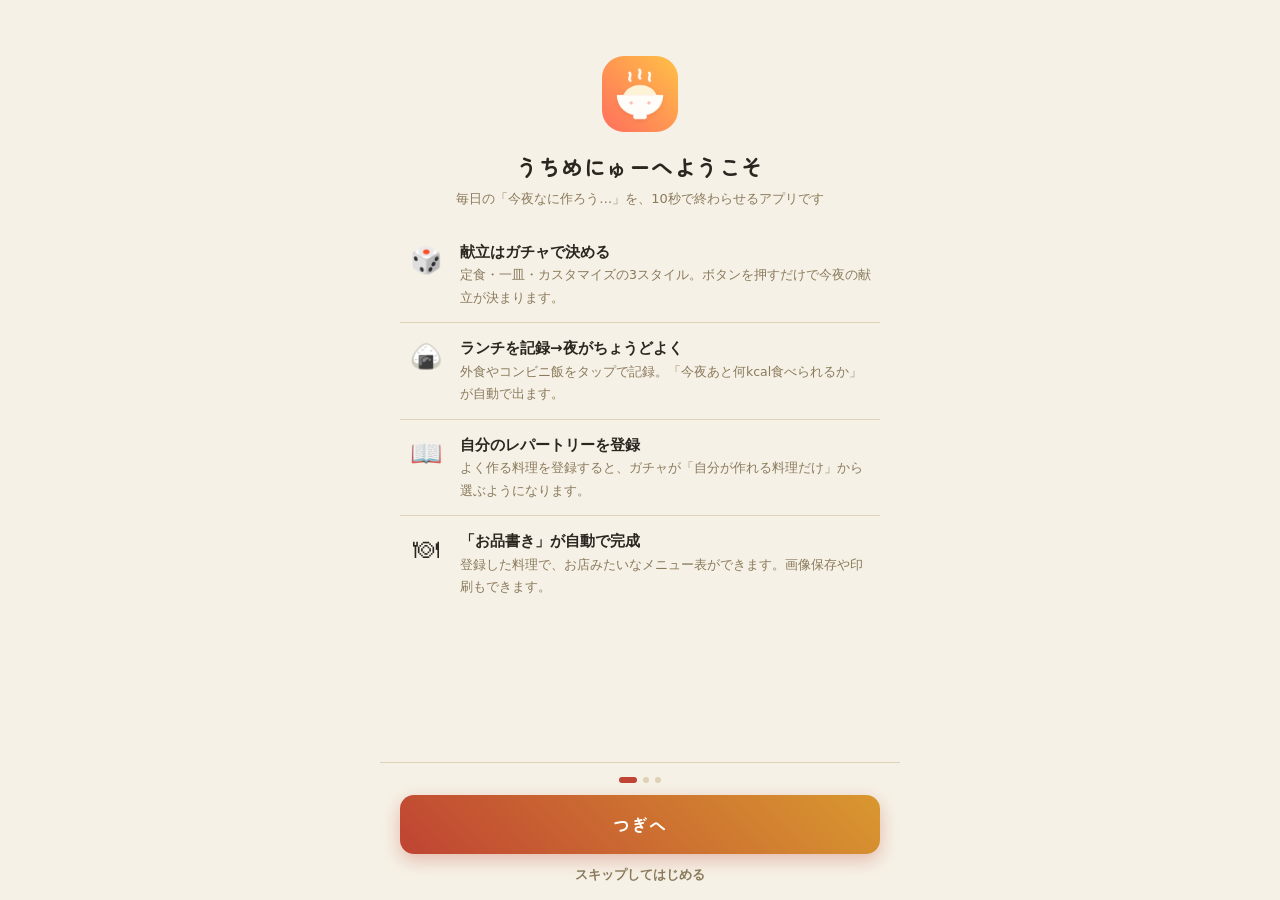
==== commit 0c75f656: "Name the site 'うちめにゅー Magazine' and give the app the site's typography 名称の使い分け - Webメディア = うちめにゅー Ma" ====
--- a/index.html
+++ b/index.html
@@ -14,15 +14,24 @@
 <meta name="apple-mobile-web-app-status-bar-style" content="default">
 <meta name="apple-mobile-web-app-title" content="うちめにゅー">
 <style>
+  /* 見出し用フォント（WPサイトと同じ丸ゴシック／数字は Archivo Black）。
+     外部通信は無し: 使う文字だけに絞ってファイルに直接埋め込んでいる（ルール1・2を守る） */
+@font-face{font-family:'UM Round';font-style:normal;font-weight:700;font-display:swap;src:url([data-uri]) format('woff2')}@font-face{font-family:'UM Num';font-style:normal;font-weight:400;font-display:swap;src:url([data-uri]) format('woff2')}
   :root{
     --bg:#f6f1e6; --card:#fffdf9; --ink:#2b2620; --sub:#8a7a5c; --line:#ddd1b6;
     --pink:#bf4433;
     --shu:#bf4433; --yama:#d9982f; --matcha:#5b7a52; --ai:#46608c; --sakura:#c9737f;
     --grad:linear-gradient(45deg,#bf4433 0%,#d9982f 100%);
+    --disp:'UM Round','Hiragino Maru Gothic ProN','Hiragino Sans','Noto Sans JP',system-ui,sans-serif;
+    --num:'UM Num',-apple-system,BlinkMacSystemFont,sans-serif;
     --shadow:0 1px 3px rgba(43,38,32,.06);
     --r:18px;
   }
   *{margin:0;padding:0;box-sizing:border-box;-webkit-tap-highlight-color:transparent}
+  /* 見出し・ボタン・タブは丸ゴシック、数字は Archivo Black（本文はシステムフォントのまま） */
+  header h1,h2,summary,.sheet-head,.ob-hero h3,.gobtn,.btn2,.seg button,nav button,
+  .slot .cat,.step,.instlead b,.inststep b,.headinst{font-family:var(--disp)}
+  .stat .num,.bignum,.total b,.profout b{font-family:var(--num);letter-spacing:.02em}
   html{-webkit-text-size-adjust:100%;height:100%}
   body{font-family:-apple-system,BlinkMacSystemFont,"Hiragino Sans","Noto Sans JP",system-ui,sans-serif;
     background:var(--bg);color:var(--ink);font-size:15px;line-height:1.5;
